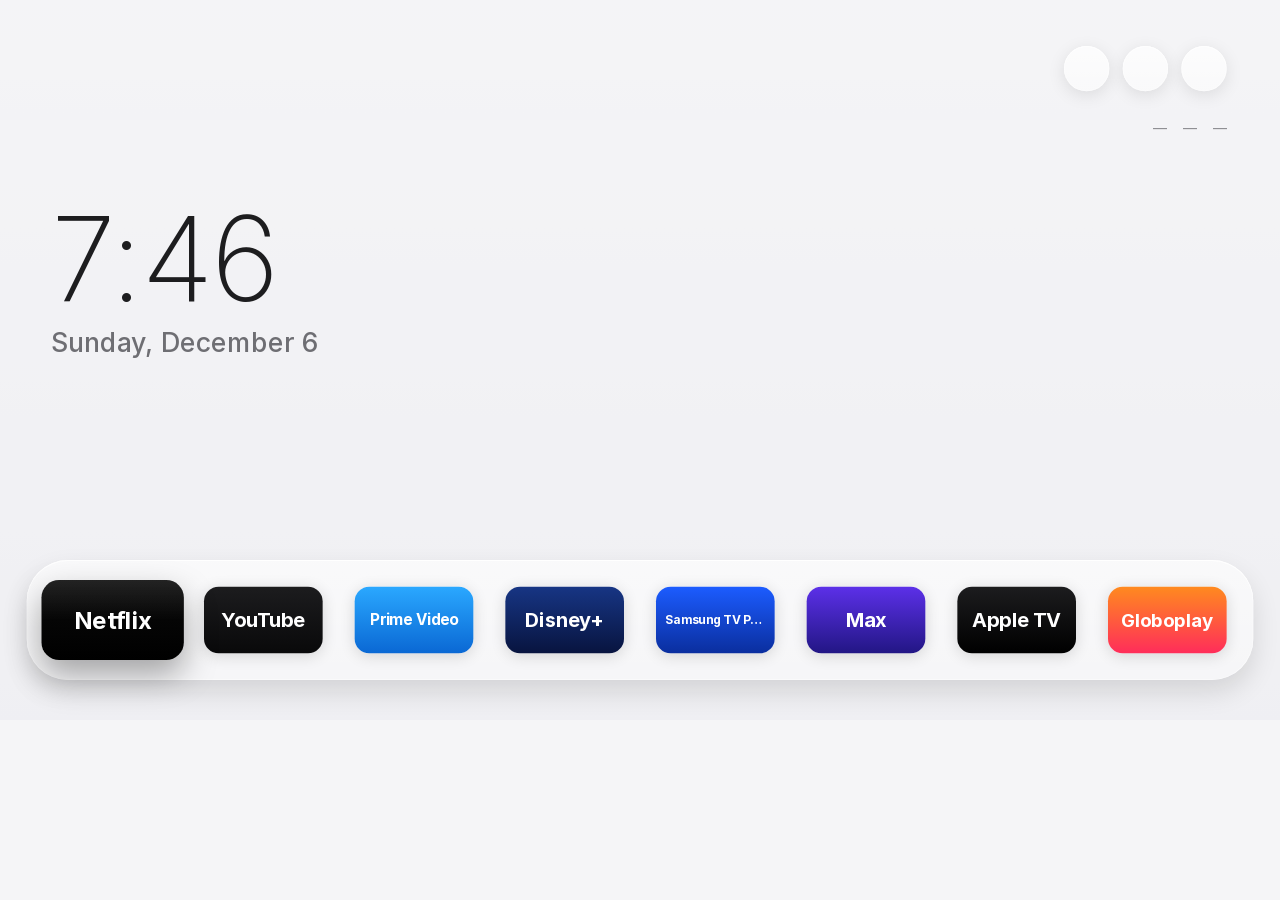
==== web/index.html @ 000b7143 "look=wall for LG and Samsung: always dark, a still wallpaper, and a slider of large app icons - look" ====
<!doctype html>
<html lang="en">
<head>
<meta charset="utf-8">
<meta name="viewport" content="width=1920, height=1080">
<title>Free My TV</title>
<link rel="stylesheet" href="home.css">
</head>
<body>
<script>
  // The look the home screen last had, before anything is drawn, so a night start doesn't flash the day one first.
  try {
    if (localStorage.getItem('fmtv.night') === 'true') {
      document.documentElement.style.background = '#0B0B0D';
      document.body.className = 'night';
    }
  } catch (e) {}
</script>
<div id="stage">
  <div id="sky" class="layer">
    <div class="grad day"></div>
    <div class="grad night"></div>
    <canvas id="bgA" width="48" height="27"></canvas>
    <canvas id="bgB" width="48" height="27"></canvas>
    <div class="veil"></div>
    <div id="wall"></div>
    <div class="lift"></div>
  </div>
  <div id="home" class="layer">
    <div id="top" class="layer">
      <h1 id="title"></h1>
      <div id="tabs"></div>
      <div id="quotes"></div>
      <div id="buttons"></div>
      <div id="cards"></div>
      <div id="clock"><span class="time"></span><span class="date"></span></div>
    </div>
    <div id="platter"></div>
    <div id="tiles"></div>
    <div id="appname"></div>
    <div id="slider"><div class="thumb"></div></div>
  </div>
  <div id="drawer" class="layer"></div>
  <div id="apps" class="layer sheet"><h2></h2><div class="grid"></div></div>
  <div id="settings" class="layer sheet"><div class="box"></div></div>
  <div id="shelfedit" class="layer sheet"><div class="box"></div></div>
  <div id="langpick" class="layer sheet"><div class="box"></div></div>
  <div id="citypick" class="layer sheet"><div class="box"></div></div>
  <div id="keypick" class="layer sheet"><div class="box"></div></div>
  <div id="about" class="layer sheet"><div class="box"></div></div>
  <div id="dim" class="layer"></div>
  <div id="ambient" class="layer"></div>
  <div id="saver" class="layer"></div>
  <div id="toast"></div>
</div>
<script src="config.js"></script>
<script src="coins.js"></script>
<script src="i18n.js"></script>
<script src="strings.js"></script>
<script src="tv.js"></script>
<script src="zones.js"></script>
<script src="data.js"></script>
<script src="home.js"></script>
</body>
</html>
---- web/home.css ----
/*
 * The home screen on a 1920 × 1080 stage, with the Android app's measurements (HomeView): the title and tabs at the top
 * left, icon-only glass buttons at the top right, three picks, and the glass shelf at the bottom; ↓ on the shelf opens
 * the drawer (inputs, shortcuts, weather, prices). Light by day, dark from sunset to sunrise.
 * No CSS variables, grid or backdrop-filter: older LG TVs (webOS 3 and 4) don't have them, and blur is too heavy for
 * their GPUs. Only transform and opacity animate.
 */
/* Inter in fixed weights (rsms/inter 4.1, web/fonts): Chromium before 62 (webOS 3 and 4, Tizen 3) can't use a variable
   font's weights nor a "100 900" range. Measured on a 2016 LG (webOS 3.4): with the variable font alone, text at 200, 400
   and 700 drew alike (the same width, 1102 px); with these, 700 is 1128 px. A TV loads only the weights a page shows,
   and 100 falls back to 200. Without WOFF2 (Tizen 2.4's WebKit) each face falls back to the variable font, as before. */
@font-face { font-family: 'Inter'; src: url('fonts/Inter-ExtraLight.woff2') format('woff2'), url('fonts/InterVariable.ttf') format('truetype'); font-weight: 200; }
@font-face { font-family: 'Inter'; src: url('fonts/Inter-Light.woff2') format('woff2'), url('fonts/InterVariable.ttf') format('truetype'); font-weight: 300; }
@font-face { font-family: 'Inter'; src: url('fonts/Inter-Regular.woff2') format('woff2'), url('fonts/InterVariable.ttf') format('truetype'); font-weight: 400; }
@font-face { font-family: 'Inter'; src: url('fonts/Inter-Medium.woff2') format('woff2'), url('fonts/InterVariable.ttf') format('truetype'); font-weight: 500; }
@font-face { font-family: 'Inter'; src: url('fonts/Inter-SemiBold.woff2') format('woff2'), url('fonts/InterVariable.ttf') format('truetype'); font-weight: 600; }
@font-face { font-family: 'Inter'; src: url('fonts/Inter-Bold.woff2') format('woff2'), url('fonts/InterVariable.ttf') format('truetype'); font-weight: 700; }

html, body {
  margin: 0;
  padding: 0;
  width: 100%;
  height: 100%;
  overflow: hidden;
  background: #F5F5F7;
}

body {
  font-family: 'Inter', 'LG Smart UI', 'Helvetica Neue', Arial, sans-serif;
  color: #1D1D1F;
  -webkit-font-smoothing: antialiased;
  cursor: default;
}

button { font: inherit; color: inherit; background: none; border: 0; padding: 0; margin: 0; outline: none; }

#stage {
  position: absolute;
  left: 0;
  top: 0;
  width: 1920px;
  height: 1080px;
  overflow: hidden;
  -webkit-transform-origin: 0 0;
  transform-origin: 0 0;
}

.layer { position: absolute; left: 0; top: 0; width: 1920px; height: 1080px; }

/* Symbols: Material Symbols as white PNGs, tinted by the background color. */
.sym {
  display: inline-block;
  -webkit-mask-size: contain;
  -webkit-mask-repeat: no-repeat;
  -webkit-mask-position: center;
  background-color: currentColor;
}

/* MARK: - Background: the focused pick's photo, very blurred and almost white (almost black at night). */

#sky { background: #EBEBEF; }
#sky .grad { position: absolute; left: 0; top: 0; width: 100%; height: 100%; -webkit-transition: opacity 2s; transition: opacity 2s; }
#sky .day { background: -webkit-linear-gradient(top, #F5F5F7, #E2E2E7); background: linear-gradient(#F5F5F7, #E2E2E7); }
#sky .night { background: -webkit-linear-gradient(top, #1C1C1E, #0B0B0D); background: linear-gradient(#1C1C1E, #0B0B0D); opacity: 0; }
#sky canvas { position: absolute; left: -4%; top: -4%; width: 108%; height: 108%; opacity: 0; -webkit-transition: opacity 0.8s; transition: opacity 0.8s; }
#sky canvas.on { opacity: 1; }
#sky .veil { position: absolute; left: 0; top: 0; width: 100%; height: 100%; background: rgba(245, 245, 247, 0.74); -webkit-transition: background-color 2s; transition: background-color 2s; }
#sky .lift { position: absolute; left: 0; top: 0; width: 100%; height: 100%; background: #FFF; opacity: 0; -webkit-transition: opacity 0.45s, background-color 2s; transition: opacity 0.45s, background-color 2s; }
.night #sky .day { opacity: 0; }
.night #sky .night { opacity: 1; }
.night #sky .veil { background: rgba(11, 11, 13, 0.78); }
.night #sky .lift { background: #000; }
.drawer-open #sky .lift { opacity: 0.32; }
.night.drawer-open #sky .lift { opacity: 0.42; }

/* MARK: - Moving parts: the top fades and everything rises when the drawer opens. */

/* Each part is its own stack, so a focused tile (z-index) never shows over the drawer, a sheet or the screensaver. */
#home { z-index: 1; }
#drawer { z-index: 2; }
.sheet { z-index: 3; }
#saver { z-index: 4; }

#home, #drawer {
  -webkit-transition: -webkit-transform 0.38s cubic-bezier(0.32, 0.72, 0.2, 1), opacity 0.28s;
  transition: transform 0.38s cubic-bezier(0.32, 0.72, 0.2, 1), opacity 0.28s;
}
.drawer-open #home { -webkit-transform: translateY(-560px); transform: translateY(-560px); }
#top { -webkit-transition: opacity 0.2s; transition: opacity 0.2s; }
.drawer-open #top { opacity: 0; }
#drawer { -webkit-transform: translateY(560px); transform: translateY(560px); opacity: 0; }
.drawer-open #drawer { -webkit-transform: none; transform: none; opacity: 1; }
/* Closed, it still spans the screen below the shelf: only its keys take the pointer, and only when it's open. */
#drawer { pointer-events: none; }
.drawer-open #drawer .key { pointer-events: auto; }

/* MARK: - Title and tabs */

#title {
  position: absolute;
  left: 76px;
  top: 52px;
  margin: 0;
  font-size: 76px;
  font-weight: 600;
  letter-spacing: 0.004em;
  line-height: 1;
  white-space: nowrap;
  color: #1D1D1F;
  -webkit-transition: color 2s;
  transition: color 2s;
}

#tabs { position: absolute; left: 54px; top: 158px; height: 68px; white-space: nowrap; }
.tab {
  position: relative;
  display: inline-block;
  height: 68px;
  padding: 0 26px;
  margin-right: 4px;
  border-radius: 34px;
  font-size: 30px;
  font-weight: 500;
  line-height: 68px;
  color: #6E6E73;
  -webkit-transition: -webkit-transform 0.2s cubic-bezier(0.2, 0.9, 0.3, 1.2), background-color 0.17s, box-shadow 0.2s, color 0.17s;
  transition: transform 0.2s cubic-bezier(0.2, 0.9, 0.3, 1.2), background-color 0.17s, box-shadow 0.2s, color 0.17s;
}
.tab.on { font-weight: 600; color: #1D1D1F; }
.tab.focus {
  background: #FFF;
  color: #1D1D1F;
  -webkit-transform: scale(1.05);
  transform: scale(1.05);
  box-shadow: 0 8px 26px rgba(0, 0, 0, 0.22);
}
.night #title, .night .tab.on { color: #F5F5F7; }
.night .tab { color: rgba(245, 245, 247, 0.62); }
.night .tab.focus { color: #1D1D1F; box-shadow: 0 8px 26px rgba(0, 0, 0, 0.4); }

/* Crypto quotes at the right end of the tab row: a quiet detail. */
#quotes {
  position: absolute;
  right: 80px;
  top: 178px;
  height: 28px;
  font-size: 21px;
  line-height: 28px;
  color: #8E8E93;
  white-space: nowrap;
  -webkit-transition: opacity 0.17s;
  transition: opacity 0.17s;
  -webkit-font-feature-settings: 'tnum';
  font-feature-settings: 'tnum';
}
#quotes .q { display: inline-block; margin-left: 24px; }
#quotes svg { width: 15px; height: 15px; vertical-align: -1px; margin-right: 6px; fill: rgba(142, 142, 147, 0.7); }
#quotes.hide { opacity: 0; }
.night #quotes { color: rgba(245, 245, 247, 0.62); }
.night #quotes svg { fill: rgba(245, 245, 247, 0.55); }

/* Live TV, HDMI Inputs and Settings: glass circles; the focused one turns white, with its name below. */
.round {
  position: absolute;
  top: 69px;
  width: 68px;
  height: 68px;
  border-radius: 34px;
  background: -webkit-linear-gradient(top, rgba(255, 255, 255, 0.78), rgba(255, 255, 255, 0.5));
  background: linear-gradient(rgba(255, 255, 255, 0.78), rgba(255, 255, 255, 0.5));
  box-shadow: 0 6px 26px rgba(0, 0, 0, 0.1), inset 0 1px 0 rgba(255, 255, 255, 0.9), inset 0 0 0 1px rgba(255, 255, 255, 0.5);
  color: #1D1D1F;
  -webkit-transition: -webkit-transform 0.2s cubic-bezier(0.2, 0.9, 0.3, 1.2), box-shadow 0.2s, background-color 0.17s;
  transition: transform 0.2s cubic-bezier(0.2, 0.9, 0.3, 1.2), box-shadow 0.2s, background-color 0.17s;
}
.round .sym { position: absolute; left: 20px; top: 20px; width: 28px; height: 28px; }
.round.focus { background: #FFF; -webkit-transform: scale(1.1); transform: scale(1.1); box-shadow: 0 14px 30px rgba(0, 0, 0, 0.24); }
.round .tip {
  position: absolute;
  top: 88px;
  left: 50%;
  width: 300px;
  margin-left: -150px;
  text-align: center;
  font-size: 23px;
  font-weight: 600;
  white-space: nowrap;
  opacity: 0;
  -webkit-transition: opacity 0.14s;
  transition: opacity 0.14s;
}
.round.last .tip { left: auto; right: -10px; margin-left: 0; text-align: right; }
.round.focus .tip { opacity: 1; }
.night .round {
  background: -webkit-linear-gradient(top, rgba(40, 40, 44, 0.8), rgba(17, 17, 19, 0.62));
  background: linear-gradient(rgba(40, 40, 44, 0.8), rgba(17, 17, 19, 0.62));
  box-shadow: 0 6px 26px rgba(0, 0, 0, 0.3), inset 0 1px 0 rgba(255, 255, 255, 0.14), inset 0 0 0 1px rgba(255, 255, 255, 0.08);
  color: rgba(255, 255, 255, 0.92);
}
.night .round.focus { background: #FFF; color: #1D1D1F; }
.night .round.focus .tip { color: #F5F5F7; }

/* MARK: - Picks: the card with focus is wide, the others narrow (posters); it grows 5%, rises and its edge lights up. */

#cards {
  position: absolute;
  left: 0;
  top: 0;
  -webkit-transition: -webkit-transform 0.32s cubic-bezier(0.2, 0.9, 0.3, 1);
  transition: transform 0.32s cubic-bezier(0.2, 0.9, 0.3, 1);
}

.card {
  position: absolute;
  top: 262px;
  height: 442px;
  -webkit-transition: -webkit-transform 0.22s cubic-bezier(0.2, 0.9, 0.3, 1.15);
  transition: transform 0.22s cubic-bezier(0.2, 0.9, 0.3, 1.15);
}
.card .img {
  position: absolute;
  left: 0;
  top: 0;
  width: 100%;
  height: 100%;
  border-radius: 18px;
  overflow: hidden;
  background-color: #DADADF;
  background-size: cover;
  background-position: center;
  box-shadow: 0 10px 30px rgba(0, 0, 0, 0.14);
  -webkit-transition: box-shadow 0.22s;
  transition: box-shadow 0.22s;
}
/* As Backdrop.card(…, 0): taller than the card, a poster keeps its title and the wide card its photo's top. */
.card .layer {
  position: absolute;
  left: 0;
  top: 0;
  width: 100%;
  height: 100%;
  background-size: cover;
  background-position: center top;
}
.card .back {
  opacity: 0;
  -webkit-transition: opacity 0.3s;
  transition: opacity 0.3s;
}
.card.wide .back { opacity: 1; }
.card .img::after {
  content: '';
  position: absolute;
  left: 0;
  top: 0;
  right: 0;
  bottom: 0;
  border-radius: 18px;
  box-shadow: inset 0 0 0 2.5px rgba(255, 255, 255, 0.85);
  background: -webkit-linear-gradient(-60deg, rgba(255, 255, 255, 0.22), rgba(255, 255, 255, 0) 55%);
  background: linear-gradient(150deg, rgba(255, 255, 255, 0.22), rgba(255, 255, 255, 0) 55%);
  opacity: 0;
  -webkit-transition: opacity 0.17s;
  transition: opacity 0.17s;
}
.card.focus { -webkit-transform: translateY(-6px) scale(1.05); transform: translateY(-6px) scale(1.05); z-index: 2; }
.card.focus .img { box-shadow: 0 24px 46px rgba(0, 0, 0, 0.34); }
.card.focus .img::after { opacity: 1; }
.card .name {
  position: absolute;
  left: 0;
  top: 464px;
  max-width: 100%;
  overflow: hidden;
  text-overflow: ellipsis;
  white-space: nowrap;
  font-size: 31px;
  font-weight: 600;
  letter-spacing: 0.012em;
  color: #1D1D1F;
  -webkit-transition: color 2s;
  transition: color 2s;
}
.card .meta {
  position: absolute;
  left: 0;
  top: 506px;
  max-width: 100%;
  overflow: hidden;
  text-overflow: ellipsis;
  white-space: nowrap;
  font-size: 25px;
  font-weight: 500;
  color: #6E6E73;
  opacity: 0;
  -webkit-transition: opacity 0.3s;
  transition: opacity 0.3s;
}
.card.wide .meta { opacity: 1; }
.card.edge .name, .card.edge .meta { visibility: hidden; }
.night .card .img { background-color: #2C2C2E; box-shadow: 0 10px 30px rgba(0, 0, 0, 0.32); }
.night .card .name { color: #F5F5F7; }
.night .card .meta { color: rgba(245, 245, 247, 0.62); }

/* Without a TMDB key (or picks yet): the date and the time instead of the cards. */
#clock {
  position: absolute;
  left: 76px;
  top: 300px;
  font-size: 176px;
  font-weight: 200;
  letter-spacing: -0.01em;
  line-height: 1;
  color: #1D1D1F;
  display: none;
}
#clock .date { display: block; font-size: 40px; font-weight: 500; letter-spacing: 0; margin-top: 18px; color: #6E6E73; }
.no-picks #clock { display: block; }
.no-key #title, .no-key #tabs { visibility: hidden; }
.night #clock { color: #F5F5F7; }
.night #clock .date { color: rgba(245, 245, 247, 0.62); }

/* MARK: - Shelf: the glass bar with the apps, each in its brand color; focused, a tile grows 20% and rises. */

#platter {
  position: absolute;
  top: 814px;
  height: 206px;
  border-radius: 62px;
  background: -webkit-linear-gradient(top, rgba(255, 255, 255, 0.62), rgba(255, 255, 255, 0.4));
  background: linear-gradient(rgba(255, 255, 255, 0.62), rgba(255, 255, 255, 0.4));
  box-shadow: 0 18px 40px rgba(0, 0, 0, 0.12), inset 0 1.5px 0 rgba(255, 255, 255, 0.95), inset 0 0 0 1px rgba(255, 255, 255, 0.55);
}
.night #platter {
  background: -webkit-linear-gradient(top, rgba(34, 34, 38, 0.72), rgba(17, 17, 19, 0.6));
  background: linear-gradient(rgba(34, 34, 38, 0.72), rgba(17, 17, 19, 0.6));
  box-shadow: 0 18px 40px rgba(0, 0, 0, 0.32), inset 0 1.5px 0 rgba(255, 255, 255, 0.14), inset 0 0 0 1px rgba(255, 255, 255, 0.08);
}

#tiles {
  position: absolute;
  left: 0;
  top: 0;
  -webkit-transition: -webkit-transform 0.3s cubic-bezier(0.2, 0.9, 0.3, 1);
  transition: transform 0.3s cubic-bezier(0.2, 0.9, 0.3, 1);
}

.tile {
  position: absolute;
  top: 854px;
  height: 126px;
  border-radius: 22px;
  overflow: hidden;
  color: #FFF;
  box-shadow: 0 4px 22px rgba(0, 0, 0, 0.14);
  -webkit-transition: -webkit-transform 0.2s cubic-bezier(0.2, 0.9, 0.3, 1.2), box-shadow 0.2s, opacity 0.3s;
  transition: transform 0.2s cubic-bezier(0.2, 0.9, 0.3, 1.2), box-shadow 0.2s, opacity 0.3s;
}
.tile img { position: absolute; left: 50%; top: 50%; max-width: 76%; max-height: 62%; -webkit-transform: translate(-50%, -50%); transform: translate(-50%, -50%); }
/* a logo lifted off the TV's icon (home.js): as large as the tile allows */
.tile img.logo { width: 70%; height: 50%; max-width: none; max-height: none; object-fit: contain; }
.tile .word {
  position: absolute;
  left: 8%;
  right: 8%;
  top: 50%;
  margin-top: -20px;
  height: 40px;
  line-height: 40px;
  text-align: center;
  font-size: 30px;
  font-weight: 700;
  letter-spacing: -0.01em;
  white-space: nowrap;
  overflow: hidden;
  text-overflow: ellipsis;
}
.tile::after {
  content: '';
  position: absolute;
  left: 0;
  top: 0;
  right: 0;
  height: 50%;
  background: -webkit-linear-gradient(top, rgba(255, 255, 255, 0.1), rgba(255, 255, 255, 0));
  background: linear-gradient(rgba(255, 255, 255, 0.1), rgba(255, 255, 255, 0));
  opacity: 0;
  -webkit-transition: opacity 0.17s;
  transition: opacity 0.17s;
}
.tile.focus { -webkit-transform: scale(1.2); transform: scale(1.2); box-shadow: 0 18px 40px rgba(0, 0, 0, 0.34); z-index: 2; }
.tile.focus::after { opacity: 1; }
.night .tile { box-shadow: 0 4px 22px rgba(0, 0, 0, 0.3); }
.night .tile.focus { box-shadow: 0 18px 40px rgba(0, 0, 0, 0.6); }
.more { position: absolute; width: 17px; height: 17px; color: rgba(0, 0, 0, 0.6); }
.more.back { -webkit-transform: scaleX(-1); transform: scaleX(-1); }
.night .more { color: rgba(255, 255, 255, 0.8); }

/* MARK: - look=wall (config.properties): always dark, a still wallpaper, and large rounded app icons with no glass bar.
   Nothing here moves but the focus: no blur, no crossfading photos, so a 1.5 GB TV keeps up. */

#wall, #appname, #slider { display: none; }
.wall #wall {
  display: block;
  position: absolute;
  left: 0;
  top: 0;
  width: 100%;
  height: 100%;
  background-color: #0B0B12;
  background-image: -webkit-radial-gradient(18% 12%, circle, rgba(64, 76, 170, 0.55), rgba(64, 76, 170, 0) 46%),
    -webkit-radial-gradient(86% 92%, circle, rgba(126, 52, 132, 0.45), rgba(126, 52, 132, 0) 50%);
  background-image: radial-gradient(circle at 18% 12%, rgba(64, 76, 170, 0.55), rgba(64, 76, 170, 0) 46%),
    radial-gradient(circle at 86% 92%, rgba(126, 52, 132, 0.45), rgba(126, 52, 132, 0) 50%);
  background-size: cover;
  background-position: center;
}
/* A photo stays readable under white text: darker at the top (title, tabs) and the bottom (the apps). */
.wall #wall::after {
  content: '';
  position: absolute;
  left: 0;
  top: 0;
  width: 100%;
  height: 100%;
  background: -webkit-linear-gradient(top, rgba(0, 0, 0, 0.55), rgba(0, 0, 0, 0.12) 32%, rgba(0, 0, 0, 0.18) 60%, rgba(0, 0, 0, 0.7));
  background: linear-gradient(rgba(0, 0, 0, 0.55), rgba(0, 0, 0, 0.12) 32%, rgba(0, 0, 0, 0.18) 60%, rgba(0, 0, 0, 0.7));
}
.wall #sky .grad, .wall #sky canvas, .wall #sky .veil { display: none; }
.wall #platter { visibility: hidden; }
.wall .tile { border-radius: 30px; box-shadow: 0 8px 24px rgba(0, 0, 0, 0.4); }
.wall .tile.focus { -webkit-transform: scale(1.12); transform: scale(1.12); box-shadow: 0 22px 44px rgba(0, 0, 0, 0.6); }
/* The focus ring is a border, not a shadow: it shows on the lite TVs too, where shadows are off. */
.wall .tile::after {
  bottom: 0;
  height: auto;
  border-radius: 30px;
  border: 4px solid rgba(255, 255, 255, 0.92);
  background: -webkit-linear-gradient(top, rgba(255, 255, 255, 0.16), rgba(255, 255, 255, 0) 55%);
  background: linear-gradient(rgba(255, 255, 255, 0.16), rgba(255, 255, 255, 0) 55%);
}
.wall #appname.on {
  display: block;
  position: absolute;
  top: 976px;
  height: 40px;
  line-height: 40px;
  text-align: center;
  font-size: 28px;
  font-weight: 600;
  color: #F5F5F7;
  white-space: nowrap;
  overflow: hidden;
  text-overflow: ellipsis;
}
.wall .more { color: rgba(255, 255, 255, 0.8); }
/* The shelf's last tile: + opens the shelf editor (add, remove and order the apps) from the home screen. */
.wall .tile.add { background: rgba(255, 255, 255, 0.12); }
.wall .tile.add .plus { position: absolute; left: 50%; top: 50%; background: rgba(255, 255, 255, 0.9); border-radius: 3px; }
.wall .tile.add .plus.h { width: 56px; height: 6px; margin: -3px 0 0 -28px; }
.wall .tile.add .plus.v { width: 6px; height: 56px; margin: -28px 0 0 -3px; }
/* The slider's track under the apps, shown when there are more than fit. */
.wall #slider.on {
  display: block;
  position: absolute;
  left: 80px;
  top: 1030px;
  width: 1760px;
  height: 5px;
  border-radius: 3px;
  background: rgba(255, 255, 255, 0.18);
}
#slider .thumb { position: absolute; top: 0; height: 5px; border-radius: 3px; background: rgba(255, 255, 255, 0.85); }

/* MARK: - Drawer: inputs and shortcuts, weather, prices */

.row-title { position: absolute; top: 494px; font-size: 25px; font-weight: 600; color: #6E6E73; white-space: nowrap; }
.night .row-title { color: rgba(255, 255, 255, 0.7); }

.glass {
  background: -webkit-linear-gradient(top, rgba(255, 255, 255, 0.86), rgba(255, 255, 255, 0.66));
  background: linear-gradient(rgba(255, 255, 255, 0.86), rgba(255, 255, 255, 0.66));
  box-shadow: 0 10px 30px rgba(0, 0, 0, 0.1), inset 0 1.5px 0 rgba(255, 255, 255, 0.95), inset 0 0 0 1px rgba(255, 255, 255, 0.5);
}
.night .glass {
  background: -webkit-linear-gradient(top, rgba(38, 38, 42, 0.78), rgba(17, 17, 19, 0.64));
  background: linear-gradient(rgba(38, 38, 42, 0.78), rgba(17, 17, 19, 0.64));
  box-shadow: 0 10px 30px rgba(0, 0, 0, 0.3), inset 0 1.5px 0 rgba(255, 255, 255, 0.12), inset 0 0 0 1px rgba(255, 255, 255, 0.07);
}

.key {
  position: absolute;
  top: 540px;
  height: 126px;
  border-radius: 20px;
  text-align: center;
  color: #1D1D1F;
  -webkit-transition: -webkit-transform 0.19s cubic-bezier(0.2, 0.9, 0.3, 1.2), box-shadow 0.19s, background-color 0.14s;
  transition: transform 0.19s cubic-bezier(0.2, 0.9, 0.3, 1.2), box-shadow 0.19s, background-color 0.14s;
}
.key .sym { position: absolute; left: 50%; top: 33px; width: 34px; height: 34px; margin-left: -17px; }
.key .label { position: absolute; left: 8px; right: 8px; top: 82px; font-size: 23px; font-weight: 500; white-space: nowrap; overflow: hidden; text-overflow: ellipsis; }
.key.off { color: #8E8E93; }
.key.focus { background: #F5F5F7; color: #1C1C1E; -webkit-transform: scale(1.07); transform: scale(1.07); box-shadow: 0 16px 34px rgba(0, 0, 0, 0.42); z-index: 2; }
.night .key { color: rgba(255, 255, 255, 0.95); }
.night .key.off { color: rgba(255, 255, 255, 0.42); }
.night .key.focus { color: #1C1C1E; }

.panel { position: absolute; top: 708px; height: 300px; border-radius: 30px; overflow: hidden; color: #1D1D1F; }
.night .panel { color: #F5F5F7; }
.panel .head { position: absolute; left: 34px; top: 30px; font-size: 25px; font-weight: 600; color: #6E6E73; white-space: nowrap; }
.panel .side { position: absolute; right: 34px; top: 33px; font-size: 21px; font-weight: 500; color: #8E8E93; white-space: nowrap; }
.night .panel .head { color: rgba(255, 255, 255, 0.7); }
.night .panel .side { color: rgba(255, 255, 255, 0.6); }

#weather .now { position: absolute; left: 34px; top: 82px; height: 100px; white-space: nowrap; }
#weather .now .sym { width: 56px; height: 56px; vertical-align: 12px; margin-right: 18px; }
#weather .now .temp { font-size: 100px; font-weight: 300; line-height: 100px; -webkit-font-feature-settings: 'tnum'; font-feature-settings: 'tnum'; }
#weather .cond { position: absolute; left: 34px; top: 192px; font-size: 29px; font-weight: 500; white-space: nowrap; }
/* The line under the condition appears only when it says something; without it the card is main's, exactly. */
#weather .extra { position: absolute; left: 34px; top: 218px; font-size: 21px; font-weight: 500; color: #6E6E73; white-space: nowrap; max-width: 352px; overflow: hidden; text-overflow: ellipsis; }
#weather .range { position: absolute; left: 34px; top: 236px; font-size: 23px; font-weight: 500; color: #6E6E73; white-space: nowrap; -webkit-font-feature-settings: 'tnum'; font-feature-settings: 'tnum'; }
#weather .split { position: absolute; left: 391px; top: 34px; bottom: 34px; width: 2px; background: rgba(0, 0, 0, 0.1); }
/* With the line: both columns move down together and keep one baseline, and the divider runs to the end of the last row. */
#weather.with-extra .cond { top: 186px; font-size: 27px; }
#weather.with-extra .range { top: 248px; }
#weather.with-extra .sun { top: 248px; }
#weather.with-extra .split { bottom: 12px; }
#weather .hours { position: absolute; left: 422px; right: 30px; top: 74px; height: 140px; }
#weather .hour { position: absolute; top: 0; text-align: center; -webkit-font-feature-settings: 'tnum'; font-feature-settings: 'tnum'; }
#weather .hour .t { font-size: 22px; font-weight: 500; color: #6E6E73; }
#weather .hour .sym { display: block; width: 30px; height: 30px; margin: 22px auto 18px; }
#weather .hour .d { font-size: 26px; font-weight: 500; }
#weather .hour .low { margin-left: 6px; font-size: 22px; color: #6E6E73; }
#weather .sun { position: absolute; left: 422px; top: 236px; font-size: 23px; font-weight: 500; color: #6E6E73; white-space: nowrap; }
#weather .sun .sym { width: 22px; height: 22px; vertical-align: -3px; margin-right: 10px; }
#weather .sun span { margin-right: 36px; }
.night #weather .range, .night #weather .extra, .night #weather .hour .t, .night #weather .hour .low, .night #weather .sun { color: rgba(255, 255, 255, 0.68); }
.night #weather .split { background: rgba(255, 255, 255, 0.14); }

#prices .coin { position: absolute; left: 34px; right: 34px; height: 40px; font-size: 29px; font-weight: 500; white-space: nowrap; }
#prices .coin svg { position: absolute; left: 2px; top: 6px; width: 26px; height: 26px; fill: #6E6E73; }
#prices .coin .n { position: absolute; left: 50px; top: 0; }
#prices .coin .p { position: absolute; right: 128px; top: 1px; font-size: 26px; -webkit-font-feature-settings: 'tnum'; font-feature-settings: 'tnum'; }
#prices .coin .c { position: absolute; right: 0; top: 2px; width: 108px; height: 34px; line-height: 34px; border-radius: 17px; text-align: center; font-size: 21px; font-weight: 600; -webkit-font-feature-settings: 'tnum'; font-feature-settings: 'tnum'; }
#prices .up { color: #248A3D; background: rgba(36, 138, 61, 0.2); }
#prices .down { color: #D70015; background: rgba(215, 0, 21, 0.2); }
.night #prices .coin svg { fill: rgba(255, 255, 255, 0.8); }
.night #prices .up { color: #30D158; background: rgba(48, 209, 88, 0.2); }
.night #prices .down { color: #FF453A; background: rgba(255, 69, 58, 0.2); }

/* MARK: - Sheets over the home screen: All Apps, Settings, Shelf, Language, About */

.sheet {
  background: rgba(0, 0, 0, 0.66);
  color: #FFF;
  opacity: 0;
  visibility: hidden;
  pointer-events: none; /* while it fades out, the pointer goes to what's under it, not to its rows */
  -webkit-transform: scale(1.04);
  transform: scale(1.04);
  -webkit-transition: opacity 0.24s, -webkit-transform 0.3s cubic-bezier(0.2, 0.9, 0.3, 1), visibility 0s 0.3s;
  transition: opacity 0.24s, transform 0.3s cubic-bezier(0.2, 0.9, 0.3, 1), visibility 0s 0.3s;
}
.sheet.open { opacity: 1; visibility: visible; pointer-events: auto; -webkit-transform: none; transform: none; -webkit-transition-delay: 0s; transition-delay: 0s; }
.sheet h2 { position: absolute; left: 0; right: 0; top: 84px; margin: 0; text-align: center; font-size: 40px; font-weight: 600; }

#apps .grid { position: absolute; left: 0; top: 0; width: 1920px; -webkit-transition: -webkit-transform 0.28s cubic-bezier(0.2, 0.9, 0.3, 1); transition: transform 0.28s cubic-bezier(0.2, 0.9, 0.3, 1); }
.cell { position: absolute; width: 300px; height: 169px; }
.cell .face {
  position: absolute;
  left: 0;
  top: 0;
  width: 300px;
  height: 169px;
  border-radius: 22px;
  overflow: hidden;
  box-shadow: inset 0 0 0 2px rgba(255, 255, 255, 0.08);
  -webkit-transition: -webkit-transform 0.19s cubic-bezier(0.2, 0.9, 0.3, 1.2), box-shadow 0.19s;
  transition: transform 0.19s cubic-bezier(0.2, 0.9, 0.3, 1.2), box-shadow 0.19s;
}
.cell .face img { position: absolute; left: 50%; top: 50%; max-width: 70%; max-height: 60%; -webkit-transform: translate(-50%, -50%); transform: translate(-50%, -50%); }
.cell .face img.logo { width: 64%; height: 46%; max-width: none; max-height: none; object-fit: contain; }
.cell .face .word { position: absolute; left: 6%; right: 6%; top: 50%; margin-top: -22px; height: 44px; line-height: 44px; text-align: center; font-size: 32px; font-weight: 700; white-space: nowrap; overflow: hidden; text-overflow: ellipsis; color: #FFF; }
.cell .label { position: absolute; left: 0; right: 0; top: 186px; text-align: center; font-size: 24px; font-weight: 500; color: rgba(255, 255, 255, 0.6); white-space: nowrap; overflow: hidden; text-overflow: ellipsis; }
.cell.focus .face { -webkit-transform: scale(1.08); transform: scale(1.08); box-shadow: 0 16px 34px rgba(0, 0, 0, 0.55), inset 0 0 0 2px rgba(255, 255, 255, 0.4); }
.cell.focus .label { color: #FFF; }

#settings .box, #shelfedit .box, #langpick .box, #citypick .box, #keypick .box, #about .box {
  position: absolute;
  left: 560px;
  top: 150px;
  width: 800px;
  border-radius: 40px;
  padding: 30px 30px 26px;
  box-sizing: border-box;
  background: -webkit-linear-gradient(top, rgba(34, 36, 44, 0.96), rgba(18, 20, 26, 0.97));
  background: linear-gradient(rgba(34, 36, 44, 0.96), rgba(18, 20, 26, 0.97));
  box-shadow: 0 40px 90px rgba(0, 0, 0, 0.6), inset 0 1px 0 rgba(255, 255, 255, 0.14), inset 0 0 0 1px rgba(255, 255, 255, 0.08);
}
.box .title { font-size: 38px; font-weight: 700; padding: 6px 18px 18px; letter-spacing: -0.01em; }
.box .title .sym { width: 36px; height: 36px; vertical-align: -5px; margin-right: 14px; color: rgba(255, 255, 255, 0.85); }
.box .list { position: relative; overflow: hidden; }
.box .rows { -webkit-transition: -webkit-transform 0.2s cubic-bezier(0.2, 0.9, 0.3, 1); transition: transform 0.2s cubic-bezier(0.2, 0.9, 0.3, 1); }
.box .row { position: relative; height: 70px; margin-bottom: 8px; border-radius: 20px; font-size: 30px; font-weight: 600; line-height: 70px; padding: 0 24px; white-space: nowrap; -webkit-transition: background-color 0.13s; transition: background-color 0.13s; }
.box .row.focus { background: rgba(255, 255, 255, 0.13); box-shadow: inset 0 1px 0 rgba(255, 255, 255, 0.14); }
.box .row .value { position: absolute; right: 24px; top: 0; color: rgba(255, 255, 255, 0.92); font-weight: 500; }
.box .row .value .chev { color: rgba(255, 255, 255, 0.35); margin: 0 10px; }
.box .row .value .sym { width: 26px; height: 26px; vertical-align: -3px; }
.box .row.dim { color: rgba(255, 255, 255, 0.4); }
#about .row .value { font-feature-settings: 'tnum'; }
#citypick .row.field input, #keypick .row.field input {
  width: 100%;
  height: 70px;
  margin: 0;
  padding: 0;
  border: 0;
  outline: none;
  background: transparent;
  color: #FFF;
  font: inherit;
  line-height: 70px;
}
#citypick .row.field, #keypick .row.field { box-shadow: inset 0 0 0 2px rgba(255, 255, 255, 0.18); }
#citypick .row.field input::-webkit-input-placeholder, #keypick .row.field input::-webkit-input-placeholder { color: rgba(255, 255, 255, 0.4); }
#citypick .row.field input::placeholder, #keypick .row.field input::placeholder { color: rgba(255, 255, 255, 0.4); }
#citypick .row { overflow: hidden; text-overflow: ellipsis; }
#about .row .value.cut { overflow: hidden; text-overflow: ellipsis; }
.box .hint { padding: 14px 18px 0; font-size: 22px; font-weight: 500; color: rgba(255, 255, 255, 0.5); }
.box .hint.warn { color: #FFC266; }
.box .hint.steps { white-space: pre-line; line-height: 1.4; }
.toggle { position: absolute; right: 24px; top: 13px; width: 78px; height: 44px; border-radius: 22px; background: #3A3D45; -webkit-transition: background-color 0.14s; transition: background-color 0.14s; }
.toggle::after { content: ''; position: absolute; left: 4px; top: 4px; width: 36px; height: 36px; border-radius: 18px; background: #FFF; box-shadow: 0 2px 6px rgba(0, 0, 0, 0.35); -webkit-transition: -webkit-transform 0.14s; transition: transform 0.14s; }
.toggle.on { background: #3FD69B; }
.toggle.on::after { -webkit-transform: translateX(34px); transform: translateX(34px); }

/* MARK: - Dim: a black layer over the picture, for a dark room (panel brightness needs private APIs) */

#dim { z-index: 6; background: #000; opacity: 0; pointer-events: none; -webkit-transition: opacity 0.5s; transition: opacity 0.5s; }
#dim.d1 { opacity: 0.28; }
#dim.d2 { opacity: 0.42; }
#dim.d3 { opacity: 0.55; }

/* MARK: - The clock screensaver: a large clock and the weather, drifting slowly for OLED panels */

#ambient { z-index: 4; background: #050506; opacity: 0; visibility: hidden; -webkit-transition: opacity 1.1s, visibility 0s 1.1s; transition: opacity 1.1s, visibility 0s 1.1s; }
#ambient.on { opacity: 1; visibility: visible; -webkit-transition-delay: 0s; transition-delay: 0s; }
#ambient .shift { position: absolute; left: 0; top: 0; width: 1920px; height: 1080px; -webkit-transition: -webkit-transform 9s linear; transition: transform 9s linear; }
#ambient .clock { position: absolute; left: 96px; top: 238px; font-size: 232px; font-weight: 200; line-height: 0.96; letter-spacing: -0.025em; color: #F5F5F7; -webkit-font-feature-settings: 'tnum'; font-feature-settings: 'tnum'; }
#ambient .date { position: absolute; left: 108px; top: 512px; font-size: 40px; font-weight: 500; color: rgba(245, 245, 247, 0.55); }
#ambient .side { position: absolute; right: 108px; top: 250px; width: 660px; text-align: right; color: #F5F5F7; }
#ambient .temp { font-size: 118px; font-weight: 200; line-height: 1; -webkit-font-feature-settings: 'tnum'; font-feature-settings: 'tnum'; }
#ambient .cond { margin-top: 8px; font-size: 30px; font-weight: 500; color: rgba(245, 245, 247, 0.6); }

/* MARK: - Screensaver: the picks' photos, slowly moving, and a clock */

#saver { background: #000; opacity: 0; visibility: hidden; -webkit-transition: opacity 1.2s, visibility 0s 1.2s; transition: opacity 1.2s, visibility 0s 1.2s; }
#saver.on { opacity: 1; visibility: visible; -webkit-transition-delay: 0s; transition-delay: 0s; }
#saver .photo { position: absolute; left: 0; top: 0; width: 1920px; height: 1080px; background-size: cover; background-position: center; opacity: 0; -webkit-transition: opacity 2.4s, -webkit-transform 24s linear; transition: opacity 2.4s, transform 24s linear; }
#saver .photo.on { opacity: 1; }
#saver .shade { position: absolute; left: 0; right: 0; bottom: 0; height: 520px; background: -webkit-linear-gradient(top, rgba(0, 0, 0, 0), rgba(0, 0, 0, 0.55)); background: linear-gradient(rgba(0, 0, 0, 0), rgba(0, 0, 0, 0.55)); }
#saver .clock {
  position: absolute;
  left: 80px;
  bottom: 90px;
  padding: 26px 46px 30px;
  border-radius: 46px;
  color: #FFF;
  background: -webkit-linear-gradient(top, rgba(255, 255, 255, 0.22), rgba(255, 255, 255, 0.1));
  background: linear-gradient(rgba(255, 255, 255, 0.22), rgba(255, 255, 255, 0.1));
  box-shadow: 0 30px 70px rgba(0, 0, 0, 0.35), inset 0 1.5px 0 rgba(255, 255, 255, 0.4), inset 0 0 0 1px rgba(255, 255, 255, 0.18);
  white-space: nowrap;
}
#saver .clock .time { font-size: 150px; font-weight: 300; line-height: 1; letter-spacing: -0.02em; -webkit-font-feature-settings: 'tnum'; font-feature-settings: 'tnum'; }
#saver .clock .date { margin-top: 10px; font-size: 34px; font-weight: 500; color: rgba(255, 255, 255, 0.82); }
#saver .clock .title { margin-top: 18px; font-size: 26px; font-weight: 500; color: rgba(255, 255, 255, 0.65); }
#saver .clock .hint { margin-top: 8px; font-size: 22px; color: rgba(255, 255, 255, 0.55); }

/* MARK: - Toast */

#toast {
  position: absolute;
  left: 50%;
  top: 64px;
  max-width: 820px;
  -webkit-transform: translate(-50%, -16px);
  transform: translate(-50%, -16px);
  padding: 18px 30px;
  border-radius: 32px;
  font-size: 26px;
  font-weight: 500;
  line-height: 1.3;
  color: rgba(255, 255, 255, 0.95);
  background: rgba(17, 17, 19, 0.86);
  box-shadow: 0 16px 40px rgba(0, 0, 0, 0.35), inset 0 1px 0 rgba(255, 255, 255, 0.14);
  opacity: 0;
  -webkit-transition: opacity 0.2s, -webkit-transform 0.2s;
  transition: opacity 0.2s, transform 0.2s;
  z-index: 50;
}
#toast.on { opacity: 1; -webkit-transform: translate(-50%, 0); transform: translate(-50%, 0); }

/* The Magic Remote's pointer: no text selection, no outlines. */
* { -webkit-user-select: none; user-select: none; -webkit-tap-highlight-color: transparent; }

/* Tizen 2 and 1 GB TVs (see tv.js): no shadows or animations; their GPUs can't keep up while the focus moves. */
.lite * { box-shadow: none !important; -webkit-transition: none !important; transition: none !important; }
/* webOS 3 (see tv.js): each tile and pick is its own compositor layer, so a move re-rasterizes almost nothing and what
   moves is a transform. Measured on a 4K UH6150 (installed at 1280x720, which drew the same pixels faster): 31-43 ms
   from key to screen along the apps (91 before), 67-93 ms along 10 picks, 60 fps at rest. Only the focused app keeps
   its shadow; a slow zoom on the photo was left out (30 fps even at rest). */
.layered .tile { will-change: transform; }
/* The picks' photos are layers of a fixed size (the poster's 320 px, the backdrop's 1040 px) that the card only clips:
   a card that changes width no longer re-rasterizes its photo at 4K (3.5 s of raster in 6 moves, then 1.2 s). The
   row slides as one layer; the grey behind the photos and the edge glow went, since they were repainted at each move. */
.layered #cards { will-change: transform; }
.layered .card .layer { width: 320px; will-change: transform; }
.layered .card .back { width: 1040px; }
.layered .card .img { background-color: transparent; box-shadow: none !important; }
.layered .card .img::after { display: none; }
.layered .tile { -webkit-transition: -webkit-transform 0.2s cubic-bezier(0.2, 0.9, 0.3, 1.15) !important; transition: transform 0.2s cubic-bezier(0.2, 0.9, 0.3, 1.15) !important; }
.layered .card { -webkit-transition: -webkit-transform 0.22s cubic-bezier(0.2, 0.9, 0.3, 1.15) !important; transition: transform 0.22s cubic-bezier(0.2, 0.9, 0.3, 1.15) !important; }
.layered #cards {
  -webkit-transition: -webkit-transform 0.32s cubic-bezier(0.2, 0.9, 0.3, 1) !important;
  transition: transform 0.32s cubic-bezier(0.2, 0.9, 0.3, 1) !important;
}
.layered .card .back { -webkit-transition: opacity 0.45s !important; transition: opacity 0.45s !important; }
.layered #sky canvas { -webkit-transition: opacity 0.8s !important; transition: opacity 0.8s !important; }
.layered .tile.focus { box-shadow: 0 18px 40px rgba(0, 0, 0, 0.34) !important; }
.layered .night .tile.focus { box-shadow: 0 18px 40px rgba(0, 0, 0, 0.6) !important; }

/* Samsungs up to 2 GB (see tv.js): the parts that move lose their soft shadows, which the TV repainted on every frame of
   a move, and what slides is a layer from the start, so a move starts at once. */
.flat .tab, .flat .card .img, .flat .tile, .flat .key { box-shadow: none !important; }
.flat .cell.focus .face { box-shadow: inset 0 0 0 2px rgba(255, 255, 255, 0.4) !important; }
.flat #home, .flat #drawer, .flat #cards, .flat .card, .flat #tiles, .flat .tile { will-change: transform; }
.flat #top { will-change: opacity; }
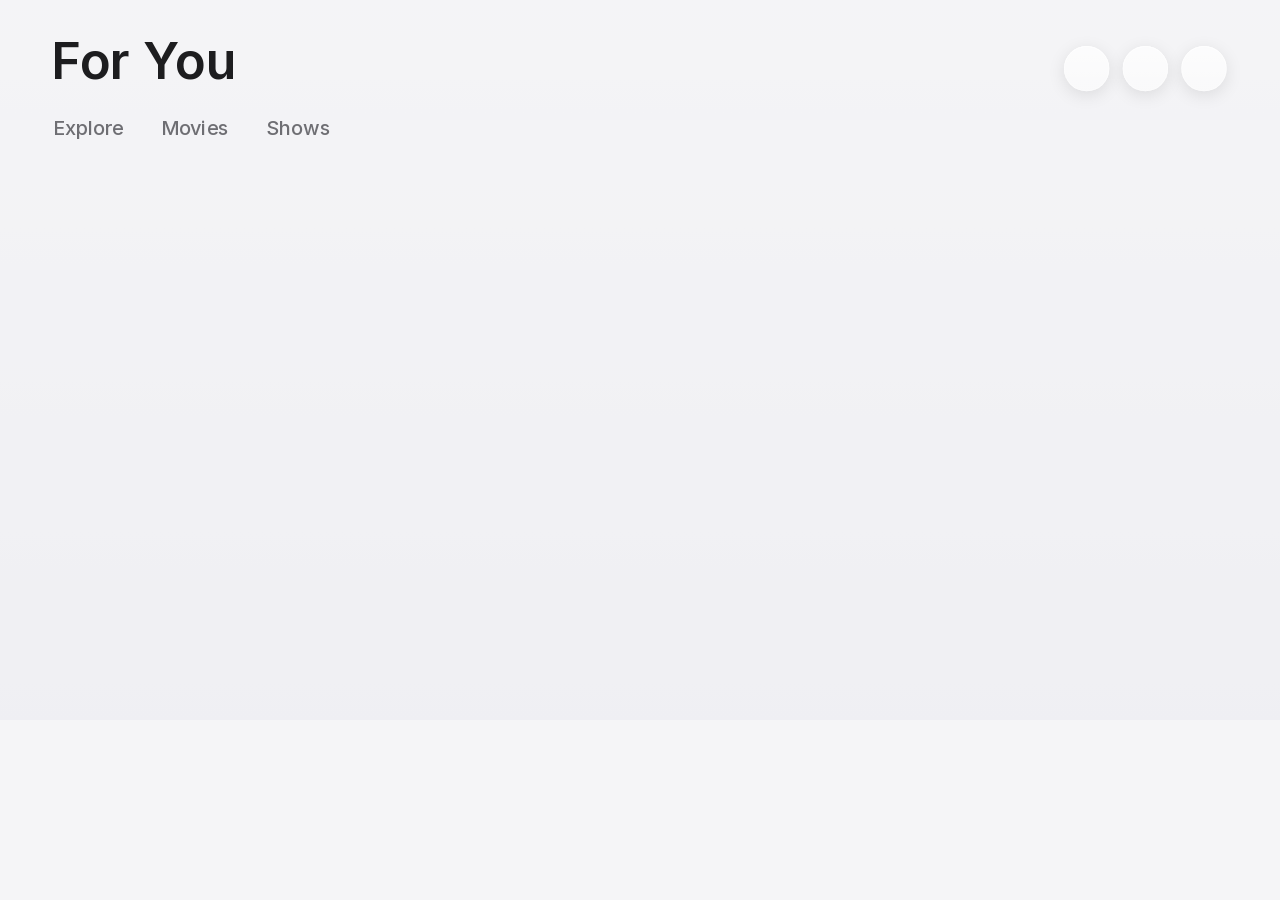
==== commit 975a20ba: "LG and Samsung: Trakt, as on Android: sign in with a code, and the picks start with what you're watc" ====
--- a/web/index.html
+++ b/web/index.html
@@ -23,7 +23,6 @@
     <canvas id="bgA" width="48" height="27"></canvas>
     <canvas id="bgB" width="48" height="27"></canvas>
     <div class="veil"></div>
-    <div id="wall"></div>
     <div class="lift"></div>
   </div>
   <div id="home" class="layer">
@@ -37,8 +36,6 @@
     </div>
     <div id="platter"></div>
     <div id="tiles"></div>
-    <div id="appname"></div>
-    <div id="slider"><div class="thumb"></div></div>
   </div>
   <div id="drawer" class="layer"></div>
   <div id="apps" class="layer sheet"><h2></h2><div class="grid"></div></div>
@@ -59,6 +56,7 @@
 <script src="strings.js"></script>
 <script src="tv.js"></script>
 <script src="zones.js"></script>
+<script src="trakt.js"></script>
 <script src="data.js"></script>
 <script src="home.js"></script>
 </body>
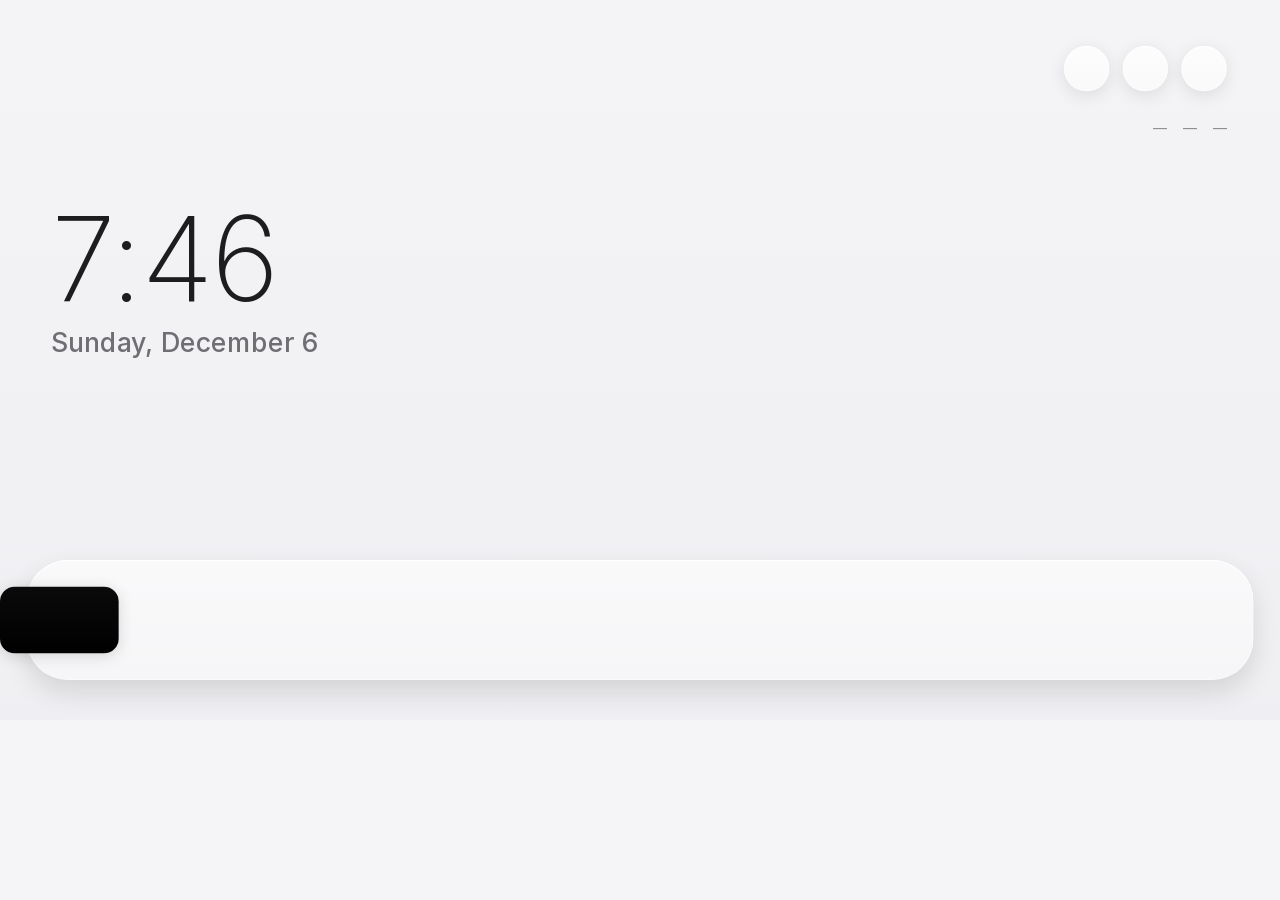
==== commit 9171a950: "Trakt on LG and Samsung: SHA-256 in its own file (web/sha256.js) It isn't Trakt's: only the PKCE cha" ====
--- a/web/index.html
+++ b/web/index.html
@@ -56,6 +56,7 @@
 <script src="strings.js"></script>
 <script src="tv.js"></script>
 <script src="zones.js"></script>
+<script src="sha256.js"></script>
 <script src="trakt.js"></script>
 <script src="data.js"></script>
 <script src="home.js"></script>
--- a/web/home.css
+++ b/web/home.css
@@ -395,82 +395,6 @@
 .more { position: absolute; width: 17px; height: 17px; color: rgba(0, 0, 0, 0.6); }
 .more.back { -webkit-transform: scaleX(-1); transform: scaleX(-1); }
 .night .more { color: rgba(255, 255, 255, 0.8); }
-
-/* MARK: - look=wall (config.properties): always dark, a still wallpaper, and large rounded app icons with no glass bar.
-   Nothing here moves but the focus: no blur, no crossfading photos, so a 1.5 GB TV keeps up. */
-
-#wall, #appname, #slider { display: none; }
-.wall #wall {
-  display: block;
-  position: absolute;
-  left: 0;
-  top: 0;
-  width: 100%;
-  height: 100%;
-  background-color: #0B0B12;
-  background-image: -webkit-radial-gradient(18% 12%, circle, rgba(64, 76, 170, 0.55), rgba(64, 76, 170, 0) 46%),
-    -webkit-radial-gradient(86% 92%, circle, rgba(126, 52, 132, 0.45), rgba(126, 52, 132, 0) 50%);
-  background-image: radial-gradient(circle at 18% 12%, rgba(64, 76, 170, 0.55), rgba(64, 76, 170, 0) 46%),
-    radial-gradient(circle at 86% 92%, rgba(126, 52, 132, 0.45), rgba(126, 52, 132, 0) 50%);
-  background-size: cover;
-  background-position: center;
-}
-/* A photo stays readable under white text: darker at the top (title, tabs) and the bottom (the apps). */
-.wall #wall::after {
-  content: '';
-  position: absolute;
-  left: 0;
-  top: 0;
-  width: 100%;
-  height: 100%;
-  background: -webkit-linear-gradient(top, rgba(0, 0, 0, 0.55), rgba(0, 0, 0, 0.12) 32%, rgba(0, 0, 0, 0.18) 60%, rgba(0, 0, 0, 0.7));
-  background: linear-gradient(rgba(0, 0, 0, 0.55), rgba(0, 0, 0, 0.12) 32%, rgba(0, 0, 0, 0.18) 60%, rgba(0, 0, 0, 0.7));
-}
-.wall #sky .grad, .wall #sky canvas, .wall #sky .veil { display: none; }
-.wall #platter { visibility: hidden; }
-.wall .tile { border-radius: 30px; box-shadow: 0 8px 24px rgba(0, 0, 0, 0.4); }
-.wall .tile.focus { -webkit-transform: scale(1.12); transform: scale(1.12); box-shadow: 0 22px 44px rgba(0, 0, 0, 0.6); }
-/* The focus ring is a border, not a shadow: it shows on the lite TVs too, where shadows are off. */
-.wall .tile::after {
-  bottom: 0;
-  height: auto;
-  border-radius: 30px;
-  border: 4px solid rgba(255, 255, 255, 0.92);
-  background: -webkit-linear-gradient(top, rgba(255, 255, 255, 0.16), rgba(255, 255, 255, 0) 55%);
-  background: linear-gradient(rgba(255, 255, 255, 0.16), rgba(255, 255, 255, 0) 55%);
-}
-.wall #appname.on {
-  display: block;
-  position: absolute;
-  top: 976px;
-  height: 40px;
-  line-height: 40px;
-  text-align: center;
-  font-size: 28px;
-  font-weight: 600;
-  color: #F5F5F7;
-  white-space: nowrap;
-  overflow: hidden;
-  text-overflow: ellipsis;
-}
-.wall .more { color: rgba(255, 255, 255, 0.8); }
-/* The shelf's last tile: + opens the shelf editor (add, remove and order the apps) from the home screen. */
-.wall .tile.add { background: rgba(255, 255, 255, 0.12); }
-.wall .tile.add .plus { position: absolute; left: 50%; top: 50%; background: rgba(255, 255, 255, 0.9); border-radius: 3px; }
-.wall .tile.add .plus.h { width: 56px; height: 6px; margin: -3px 0 0 -28px; }
-.wall .tile.add .plus.v { width: 6px; height: 56px; margin: -28px 0 0 -3px; }
-/* The slider's track under the apps, shown when there are more than fit. */
-.wall #slider.on {
-  display: block;
-  position: absolute;
-  left: 80px;
-  top: 1030px;
-  width: 1760px;
-  height: 5px;
-  border-radius: 3px;
-  background: rgba(255, 255, 255, 0.18);
-}
-#slider .thumb { position: absolute; top: 0; height: 5px; border-radius: 3px; background: rgba(255, 255, 255, 0.85); }
 
 /* MARK: - Drawer: inputs and shortcuts, weather, prices */
 
@@ -735,3 +659,44 @@
 .flat .cell.focus .face { box-shadow: inset 0 0 0 2px rgba(255, 255, 255, 0.4) !important; }
 .flat #home, .flat #drawer, .flat #cards, .flat .card, .flat #tiles, .flat .tile { will-change: transform; }
 .flat #top { will-change: opacity; }
+
+/*
+ * MARK: - Right to left (Arabic)
+ * home.js puts what it places (shelf, cards, drawer, buttons) at distances from the start edge, which is the right one
+ * here; this mirrors the rest. Arabic letters join, so no letter spacing; the font needs Arabic letters, which Inter
+ * lacks, so the TV's own Arabic font takes over for them.
+ */
+.rtl #cards, .rtl #tiles { width: 1920px; }
+.rtl * { letter-spacing: 0 !important; }
+body.rtl { font-family: 'Inter', 'Noto Sans Arabic', 'SamsungOne', 'Segoe UI', Tahoma, Arial, sans-serif; }
+
+.rtl #title { left: auto; right: 76px; }
+.rtl #tabs { left: auto; right: 54px; }
+.rtl .tab { margin-right: 0; margin-left: 4px; }
+.rtl #quotes .q { margin-left: 0; margin-right: 24px; }
+.rtl #quotes svg { margin-right: 0; margin-left: 6px; }
+.rtl .round.last .tip { left: -10px; right: auto; margin-left: 0; text-align: left; }
+.rtl .card .name, .rtl .card .meta { left: auto; right: 0; }
+.rtl #clock { left: auto; right: 76px; }
+
+.rtl .panel .head { left: auto; right: 34px; }
+.rtl .panel .side { right: auto; left: 34px; }
+.rtl #weather .now, .rtl #weather .cond, .rtl #weather .extra, .rtl #weather .range { left: auto; right: 34px; }
+.rtl #weather .now .sym { margin-right: 0; margin-left: 18px; }
+.rtl #weather .split { left: auto; right: 391px; }
+.rtl #weather .hours { left: 30px; right: 422px; }
+.rtl #weather .hour .low { margin-left: 0; margin-right: 6px; }
+.rtl #weather .sun { left: auto; right: 422px; }
+.rtl #weather .sun .sym { margin-right: 0; margin-left: 10px; }
+.rtl #weather .sun span { margin-right: 0; margin-left: 36px; }
+.rtl #prices .coin svg { left: auto; right: 2px; }
+.rtl #prices .coin .n { left: auto; right: 50px; }
+.rtl #prices .coin .p { right: auto; left: 128px; }
+.rtl #prices .coin .c { right: auto; left: 0; }
+
+.rtl .box .title .sym { margin-right: 0; margin-left: 14px; }
+.rtl .box .row .value { right: auto; left: 24px; }
+.rtl .toggle { right: auto; left: 24px; }
+.rtl .toggle::after { left: auto; right: 4px; }
+.rtl .toggle.on::after { -webkit-transform: translateX(-34px); transform: translateX(-34px); }
+.rtl #saver .clock { left: auto; right: 80px; }
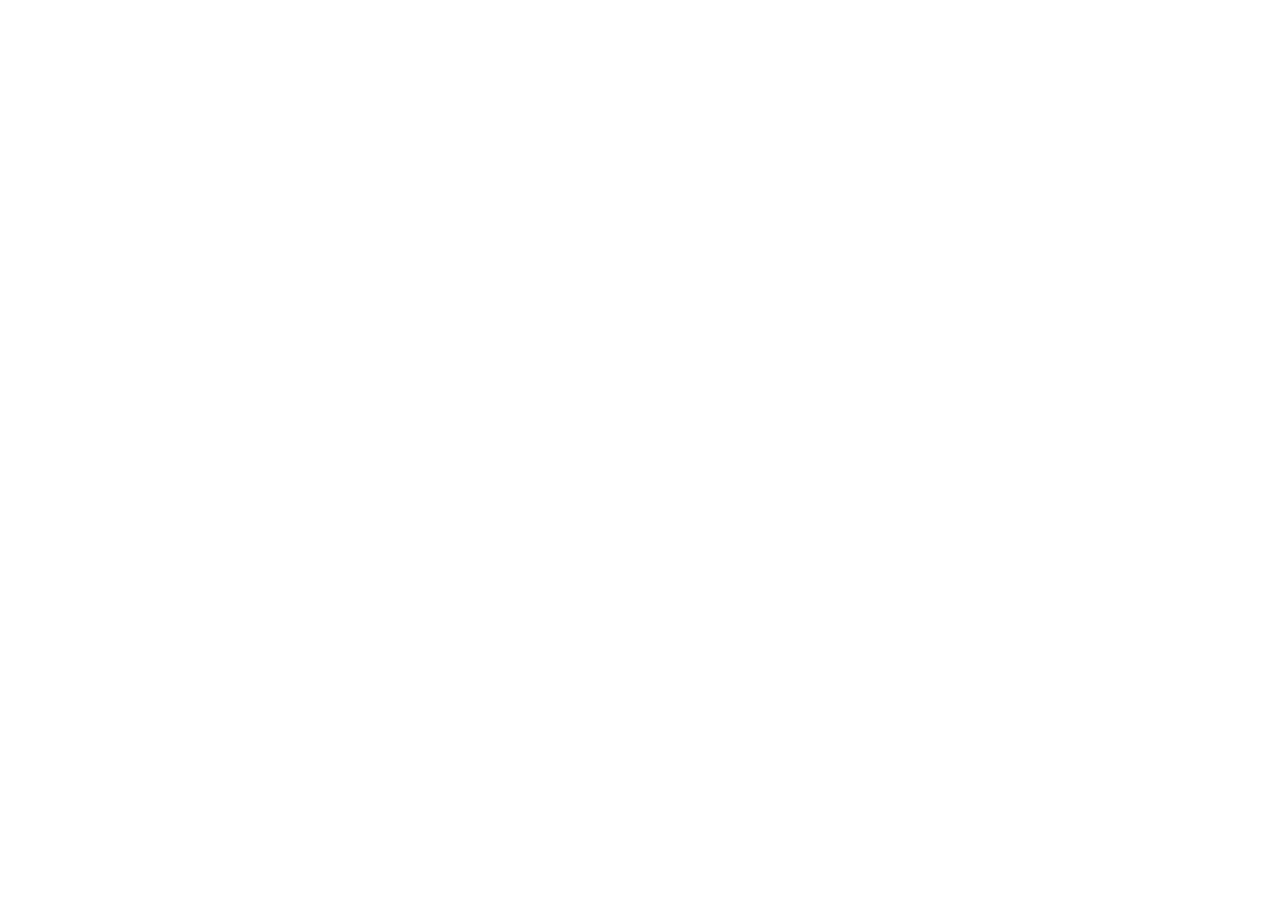
==== commit 2c6481f8: "Add ECK TV home and ambient scenes for Samsung Tizen" ====
--- a/web/index.html
+++ b/web/index.html
@@ -5,6 +5,7 @@
 <meta name="viewport" content="width=1920, height=1080">
 <title>Free My TV</title>
 <link rel="stylesheet" href="home.css">
+<link rel="stylesheet" href="eck.css">
 </head>
 <body>
 <script>
@@ -56,9 +57,9 @@
 <script src="strings.js"></script>
 <script src="tv.js"></script>
 <script src="zones.js"></script>
-<script src="sha256.js"></script>
-<script src="trakt.js"></script>
 <script src="data.js"></script>
 <script src="home.js"></script>
+<script src="eck-core.js"></script>
+<script src="eck-home.js"></script>
 </body>
 </html>
--- a/web/eck.css
+++ b/web/eck.css
@@ -0,0 +1,71 @@
+/* Tizen-compatible: fixed stage, no grid/blur, only opacity and transform animate. */
+body.eck { background: #eceef4; color: #192039; }
+.eck #stage { display: none; }
+#eck { position: absolute; left: 0; top: 0; width: 1920px; height: 1080px; overflow: hidden; -webkit-transform-origin: 0 0; transform-origin: 0 0; background: #eceef4; }
+#eck.night { background: #080c18; color: #f4f6ff; }
+.eck-wall { position: absolute; width: 100%; height: 100%; background-position: center; background-size: cover; opacity: 0.16; }
+.eck-wash { position: absolute; width: 100%; height: 100%; background: linear-gradient(180deg,rgba(236,238,244,0.85),rgba(236,238,244,0.94)); }
+.night .eck-wash { background: linear-gradient(180deg,rgba(8,12,24,0.75),rgba(8,12,24,0.94)); }
+.eck-header { position: absolute; left: 76px; right: 76px; top: 42px; height: 82px; }
+.eck-brand { position: absolute; top: 0; left: 0; font-size: 38px; font-weight: 700; letter-spacing: -1px; }
+.eck-brand b { color: #7771fa; }
+.eck-tag { position: absolute; top: 52px; left: 2px; font-size: 17px; letter-spacing: 4px; opacity: 0.55; }
+.eck-status { position: absolute; right: 322px; top: 12px; text-align: right; font-size: 24px; line-height: 1.5; }
+.eck-status small { display: block; opacity: 0.6; font-size: 17px; }
+.eck-top { position: absolute; right: 0; top: 0; white-space: nowrap; }
+.eck-top button { display: inline-block; width: 78px; height: 78px; margin-left: 16px; border-radius: 25px; background: rgba(110,120,150,0.13); font-size: 28px; text-align: center; position: relative; }
+.eck-top button span { display: block; font-size: 14px; line-height: 20px; }
+.eck-top .eck-art { background: linear-gradient(135deg,#6749e8,#d553b4 60%,#ed9b5e); color: white; }
+.eck-viewport { position: absolute; left: 76px; top: 152px; width: 1768px; height: 854px; overflow: hidden; }
+.eck-content { position: absolute; width: 1768px; height: 1110px; transition: transform 0.3s ease; -webkit-transition: -webkit-transform 0.3s ease; }
+.eck-hero { position: absolute; top: 0; left: 0; width: 1768px; height: 320px; background: #171e33; border-radius: 30px; overflow: hidden; color: #fff; }
+.eck-hero-photo { position: absolute; left: 600px; right: 0; top: 0; bottom: 0; background-size: cover; background-position: center 35%; opacity: 0; transition: opacity 0.6s; }
+.eck-hero-photo.ready { opacity: 1; }
+.eck-hero-shade { position: absolute; width: 100%; height: 100%; background: linear-gradient(90deg,#121b30 20%,rgba(18,27,48,0.86) 43%,rgba(18,27,48,0.05) 85%); }
+.eck-hero-copy { position: absolute; left: 40px; top: 26px; width: 800px; }
+.eck-eyebrow { font-size: 17px; color: #c8c1ff; letter-spacing: 3px; font-weight: 600; }
+.eck-hero h1 { margin: 15px 0 12px; font-size: 48px; line-height: 1.12; letter-spacing: -1.5px; max-height: 108px; overflow: hidden; }
+.eck-meta { font-size: 20px; color: #cbd4ed; }
+.eck-description { font-size: 21px; line-height: 1.5; color: #dde3f1; height: 64px; overflow: hidden; margin: 16px 0 0; }
+.eck-hero-note { position: absolute; right: 28px; bottom: 24px; font-size: 16px; color: #fff; background: rgba(8,12,24,0.7); padding: 10px 17px; border-radius: 12px; }
+.eck-heading { position: absolute; top: 342px; left: 0; font-size: 23px; font-weight: 600; margin: 0; }
+.eck-count { position: absolute; top: 347px; right: 0; font-size: 17px; opacity: 0.6; }
+.eck-rail { position: absolute; top: 384px; left: 0; width: 1768px; height: 125px; overflow: hidden; padding: 8px 0; }
+.eck-film { position: absolute; top: 8px; width: 276px; height: 112px; border-radius: 16px; background: #202a42; color: #fff; background-size: cover; background-position: center; overflow: hidden; transition: transform 0.2s; -webkit-transition: -webkit-transform 0.2s; text-align: left; }
+.eck-film span { position: absolute; left: 0; right: 0; bottom: 0; padding: 29px 16px 14px; font-size: 19px; white-space: nowrap; overflow: hidden; text-overflow: ellipsis; background: linear-gradient(transparent,rgba(0,0,0,0.88)); }
+.eck-actions { position: absolute; top: 526px; left: 0; }
+.eck-chip { display: inline-block; height: 49px; line-height: 49px; padding: 0 24px; margin-right: 16px; border-radius: 16px; background: rgba(116,127,160,0.16); font-size: 19px; }
+.eck-app-heading { position: absolute; left: 0; top: 612px; font-size: 23px; margin: 0; }
+.eck-apps { position: absolute; left: 0; top: 660px; width: 1768px; height: 194px; }
+.eck-app { position: absolute; width: 235px; height: 84px; border-radius: 18px; background: rgba(255,255,255,0.77); text-align: center; transition: transform 0.2s; -webkit-transition: -webkit-transform 0.2s; overflow: hidden; }
+.night .eck-app { background: #1a2236; }
+.eck-app img { position: absolute; top: 10px; left: 46px; width: 143px; height: 36px; object-fit: contain; }
+.eck-app span { display: block; position: absolute; bottom: 13px; left: 8px; right: 8px; font-size: 16px; white-space: nowrap; overflow: hidden; text-overflow: ellipsis; }
+.eck-app.no-icon span { bottom: 29px; font-size: 22px; }
+.eck-app-page { position: absolute; right: 0; bottom: -10px; font-size: 14px; opacity: 0.65; }
+#eck .focused { outline: 3px solid #a997ff; outline-offset: -3px; }
+#eck .eck-film.focused { transform: scale(1.035); -webkit-transform: scale(1.035); z-index: 2; }
+#eck .eck-app.focused { transform: scale(1.04); -webkit-transform: scale(1.04); }
+.eck-footer { position: absolute; bottom: 26px; left: 78px; font-size: 16px; opacity: 0.6; }
+.eck-footer-right { position: absolute; bottom: 26px; right: 78px; font-size: 15px; opacity: 0.5; }
+.eck-modal { position: absolute; left: 0; top: 0; width: 1920px; height: 1080px; background: rgba(5,9,20,0.94); color: #f4f6ff; z-index: 10; }
+.eck-modal-box { position: absolute; left: 410px; top: 85px; width: 1100px; height: 900px; }
+.eck-modal h2 { margin: 0 0 12px; font-size: 40px; }
+.eck-modal p { font-size: 20px; opacity: 0.7; margin: 0 0 25px; }
+.eck-menu-window { position: relative; height: 676px; overflow: hidden; }
+.eck-menu-row { display: block; height: 69px; line-height: 69px; width: 100%; text-align: left; border-radius: 15px; font-size: 23px; padding: 0 22px; box-sizing: border-box; }
+.eck-menu-row em { float: right; font-size: 20px; font-style: normal; color: #b8adff; }
+.eck-menu-row.focused { background: #232b46; }
+.eck-modal input { display: block; width: 100%; height: 72px; box-sizing: border-box; border: 2px solid #a997ff; border-radius: 12px; background: #202a42; color: #fff; padding: 16px; font-size: 26px; margin: 25px 0; }
+.eck-form-actions button { margin: 12px 15px 0 0; }
+.eck-dialog-note { position: absolute; bottom: 0; font-size: 18px; color: #aab4d0; }
+.eck-toast { position: absolute; bottom: 80px; left: 400px; width: 1120px; box-sizing: border-box; text-align: center; padding: 20px 28px; background: #292344; color: #fff; font-size: 23px; border-radius: 18px; z-index: 30; }
+.eck-saver { position: absolute; left: 0; top: 0; width: 1920px; height: 1080px; background: linear-gradient(135deg,#14243e,#251442 60%,#070d21); color: #fff; z-index: 20; }
+.eck-saver-photo { position: absolute; width: 100%; height: 100%; background-size: cover; background-position: center; opacity: 0; transition: opacity 2s ease; }
+.eck-saver-photo.on { opacity: 1; }
+.eck-saver-shade { position: absolute; width: 100%; height: 100%; background: linear-gradient(transparent 55%,rgba(0,0,0,0.66)); }
+.eck-saver-clock { position: absolute; left: 75px; bottom: 74px; font-size: 71px; font-weight: 300; letter-spacing: -2px; }
+.eck-saver-date { display: block; font-size: 23px; margin-top: 8px; letter-spacing: 0; }
+.eck-saver-weather { position: absolute; right: 75px; bottom: 86px; text-align: right; font-size: 29px; }
+.eck-saver-weather small { display: block; font-size: 20px; opacity: 0.8; margin-top: 10px; }
+.eck-saver-credit { position: absolute; top: 50px; right: 65px; max-width: 650px; text-align: right; font-size: 16px; opacity: 0.7; }
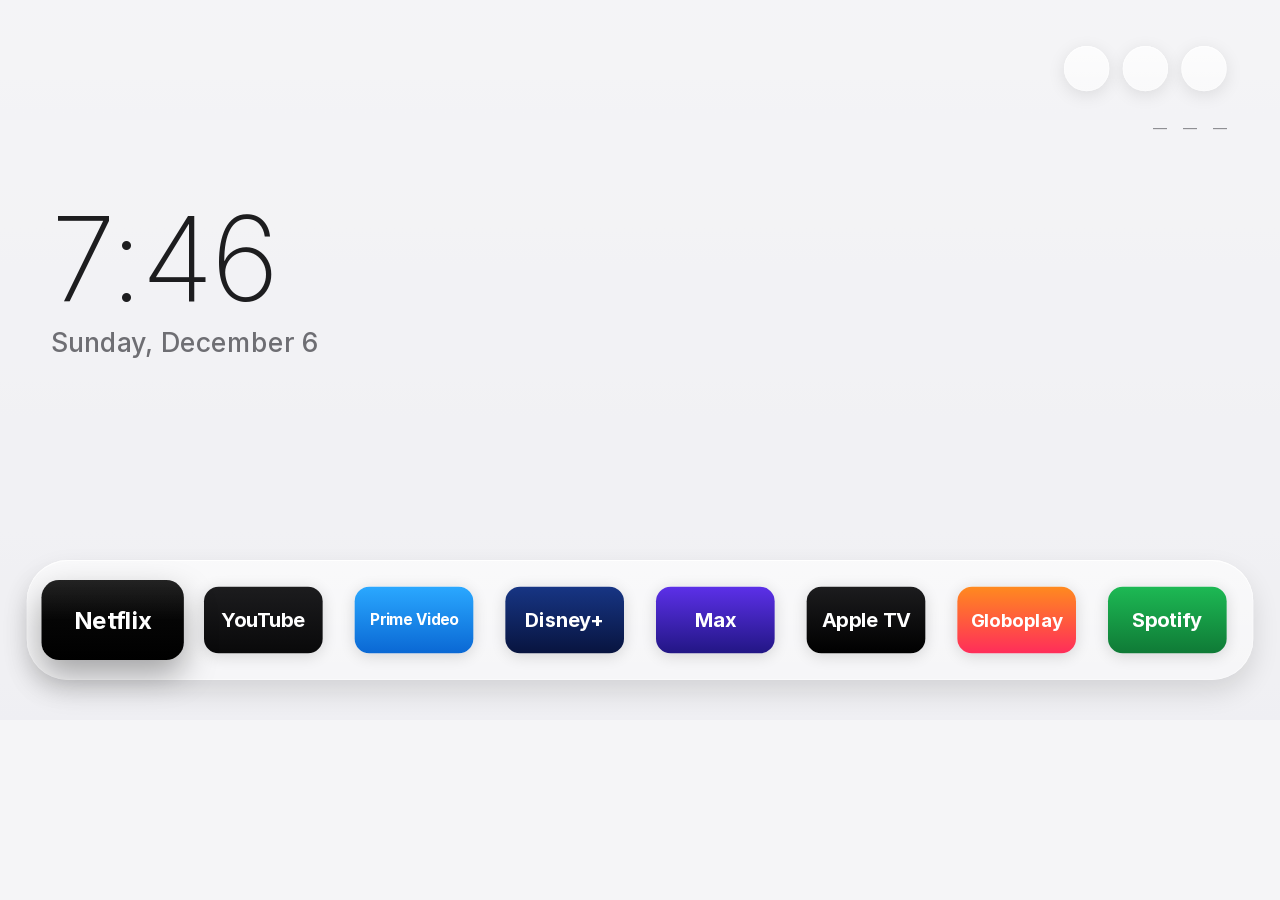
==== commit 037bc88b: "Merge simbasjungles/free-my-tv main (1.5.0) into feat/app-updates The branch started from 1.2. Upstr" ====
--- a/web/index.html
+++ b/web/index.html
@@ -5,7 +5,6 @@
 <meta name="viewport" content="width=1920, height=1080">
 <title>Free My TV</title>
 <link rel="stylesheet" href="home.css">
-<link rel="stylesheet" href="eck.css">
 </head>
 <body>
 <script>
@@ -59,7 +58,5 @@
 <script src="zones.js"></script>
 <script src="data.js"></script>
 <script src="home.js"></script>
-<script src="eck-core.js"></script>
-<script src="eck-home.js"></script>
 </body>
 </html>
--- a/web/home.css
+++ b/web/home.css
@@ -0,0 +1,705 @@
+/*
+ * The home screen on a 1920 × 1080 stage, with the Android app's measurements (HomeView): the title and tabs at the top
+ * left, icon-only glass buttons at the top right, three picks, and the glass shelf at the bottom; ↓ on the shelf opens
+ * the drawer (inputs, shortcuts, weather, prices). Light by day, dark from sunset to sunrise.
+ * No CSS variables, grid or backdrop-filter: older LG TVs (webOS 3 and 4) don't have them, and blur is too heavy for
+ * their GPUs. Only transform and opacity animate.
+ */
+/* Inter in fixed weights (rsms/inter 4.1, web/fonts): Chromium before 62 (webOS 3 and 4, Tizen 3) can't use a variable
+   font's weights nor a "100 900" range. Measured on a 2016 LG (webOS 3.4): with the variable font alone, text at 200, 400
+   and 700 drew alike (the same width, 1102 px); with these, 700 is 1128 px. A TV loads only the weights a page shows,
+   and 100 falls back to 200. Without WOFF2 (Tizen 2.4's WebKit) each face falls back to the variable font, as before. */
+@font-face { font-family: 'Inter'; src: url('fonts/Inter-ExtraLight.woff2') format('woff2'), url('fonts/InterVariable.ttf') format('truetype'); font-weight: 200; }
+@font-face { font-family: 'Inter'; src: url('fonts/Inter-Light.woff2') format('woff2'), url('fonts/InterVariable.ttf') format('truetype'); font-weight: 300; }
+@font-face { font-family: 'Inter'; src: url('fonts/Inter-Regular.woff2') format('woff2'), url('fonts/InterVariable.ttf') format('truetype'); font-weight: 400; }
+@font-face { font-family: 'Inter'; src: url('fonts/Inter-Medium.woff2') format('woff2'), url('fonts/InterVariable.ttf') format('truetype'); font-weight: 500; }
+@font-face { font-family: 'Inter'; src: url('fonts/Inter-SemiBold.woff2') format('woff2'), url('fonts/InterVariable.ttf') format('truetype'); font-weight: 600; }
+@font-face { font-family: 'Inter'; src: url('fonts/Inter-Bold.woff2') format('woff2'), url('fonts/InterVariable.ttf') format('truetype'); font-weight: 700; }
+
+html, body {
+  margin: 0;
+  padding: 0;
+  width: 100%;
+  height: 100%;
+  overflow: hidden;
+  background: #F5F5F7;
+}
+
+body {
+  font-family: 'Inter', 'LG Smart UI', 'Helvetica Neue', Arial, sans-serif;
+  color: #1D1D1F;
+  -webkit-font-smoothing: antialiased;
+  cursor: default;
+}
+
+button { font: inherit; color: inherit; background: none; border: 0; padding: 0; margin: 0; outline: none; }
+
+#stage {
+  position: absolute;
+  left: 0;
+  top: 0;
+  width: 1920px;
+  height: 1080px;
+  overflow: hidden;
+  -webkit-transform-origin: 0 0;
+  transform-origin: 0 0;
+}
+
+.layer { position: absolute; left: 0; top: 0; width: 1920px; height: 1080px; }
+
+/* Symbols: Material Symbols as white PNGs, tinted by the background color. */
+.sym {
+  display: inline-block;
+  -webkit-mask-size: contain;
+  -webkit-mask-repeat: no-repeat;
+  -webkit-mask-position: center;
+  background-color: currentColor;
+}
+
+/* MARK: - Background: the focused pick's photo, very blurred and almost white (almost black at night). */
+
+#sky { background: #EBEBEF; }
+#sky .grad { position: absolute; left: 0; top: 0; width: 100%; height: 100%; -webkit-transition: opacity 2s; transition: opacity 2s; }
+#sky .day { background: -webkit-linear-gradient(top, #F5F5F7, #E2E2E7); background: linear-gradient(#F5F5F7, #E2E2E7); }
+#sky .night { background: -webkit-linear-gradient(top, #1C1C1E, #0B0B0D); background: linear-gradient(#1C1C1E, #0B0B0D); opacity: 0; }
+#sky canvas { position: absolute; left: -4%; top: -4%; width: 108%; height: 108%; opacity: 0; -webkit-transition: opacity 0.8s; transition: opacity 0.8s; }
+#sky canvas.on { opacity: 1; }
+#sky .veil { position: absolute; left: 0; top: 0; width: 100%; height: 100%; background: rgba(245, 245, 247, 0.74); -webkit-transition: background-color 2s; transition: background-color 2s; }
+#sky .lift { position: absolute; left: 0; top: 0; width: 100%; height: 100%; background: #FFF; opacity: 0; -webkit-transition: opacity 0.45s, background-color 2s; transition: opacity 0.45s, background-color 2s; }
+.night #sky .day { opacity: 0; }
+.night #sky .night { opacity: 1; }
+.night #sky .veil { background: rgba(11, 11, 13, 0.78); }
+.night #sky .lift { background: #000; }
+.drawer-open #sky .lift { opacity: 0.32; }
+.night.drawer-open #sky .lift { opacity: 0.42; }
+
+/* MARK: - Moving parts: the top fades and everything rises when the drawer opens. */
+
+/* Each part is its own stack, so a focused tile (z-index) never shows over the drawer, a sheet or the screensaver. */
+#home { z-index: 1; }
+#drawer { z-index: 2; }
+.sheet { z-index: 3; }
+#saver { z-index: 4; }
+
+#home, #drawer {
+  -webkit-transition: -webkit-transform 0.38s cubic-bezier(0.32, 0.72, 0.2, 1), opacity 0.28s;
+  transition: transform 0.38s cubic-bezier(0.32, 0.72, 0.2, 1), opacity 0.28s;
+}
+.drawer-open #home { -webkit-transform: translateY(-560px); transform: translateY(-560px); }
+#top { -webkit-transition: opacity 0.2s; transition: opacity 0.2s; }
+.drawer-open #top { opacity: 0; }
+#drawer { -webkit-transform: translateY(560px); transform: translateY(560px); opacity: 0; }
+.drawer-open #drawer { -webkit-transform: none; transform: none; opacity: 1; }
+/* Closed, it still spans the screen below the shelf: only its keys take the pointer, and only when it's open. */
+#drawer { pointer-events: none; }
+.drawer-open #drawer .key { pointer-events: auto; }
+
+/* MARK: - Title and tabs */
+
+#title {
+  position: absolute;
+  left: 76px;
+  top: 52px;
+  margin: 0;
+  font-size: 76px;
+  font-weight: 600;
+  letter-spacing: 0.004em;
+  line-height: 1;
+  white-space: nowrap;
+  color: #1D1D1F;
+  -webkit-transition: color 2s;
+  transition: color 2s;
+}
+
+#tabs { position: absolute; left: 54px; top: 158px; height: 68px; white-space: nowrap; }
+.tab {
+  position: relative;
+  display: inline-block;
+  height: 68px;
+  padding: 0 26px;
+  margin-right: 4px;
+  border-radius: 34px;
+  font-size: 30px;
+  font-weight: 500;
+  line-height: 68px;
+  color: #6E6E73;
+  -webkit-transition: -webkit-transform 0.2s cubic-bezier(0.2, 0.9, 0.3, 1.2), background-color 0.17s, box-shadow 0.2s, color 0.17s;
+  transition: transform 0.2s cubic-bezier(0.2, 0.9, 0.3, 1.2), background-color 0.17s, box-shadow 0.2s, color 0.17s;
+}
+.tab.on { font-weight: 600; color: #1D1D1F; }
+.tab.focus {
+  background: #FFF;
+  color: #1D1D1F;
+  -webkit-transform: scale(1.05);
+  transform: scale(1.05);
+  box-shadow: 0 8px 26px rgba(0, 0, 0, 0.22);
+}
+.night #title, .night .tab.on { color: #F5F5F7; }
+.night .tab { color: rgba(245, 245, 247, 0.62); }
+.night .tab.focus { color: #1D1D1F; box-shadow: 0 8px 26px rgba(0, 0, 0, 0.4); }
+
+/* Crypto quotes at the right end of the tab row: a quiet detail. */
+#quotes {
+  position: absolute;
+  right: 80px;
+  top: 178px;
+  height: 28px;
+  font-size: 21px;
+  line-height: 28px;
+  color: #8E8E93;
+  white-space: nowrap;
+  -webkit-transition: opacity 0.17s;
+  transition: opacity 0.17s;
+  -webkit-font-feature-settings: 'tnum';
+  font-feature-settings: 'tnum';
+}
+#quotes .q { display: inline-block; margin-left: 24px; }
+#quotes svg { width: 15px; height: 15px; vertical-align: -1px; margin-right: 6px; fill: rgba(142, 142, 147, 0.7); }
+#quotes.hide { opacity: 0; }
+.night #quotes { color: rgba(245, 245, 247, 0.62); }
+.night #quotes svg { fill: rgba(245, 245, 247, 0.55); }
+
+/* Live TV, HDMI Inputs and Settings: glass circles; the focused one turns white, with its name below. */
+.round {
+  position: absolute;
+  top: 69px;
+  width: 68px;
+  height: 68px;
+  border-radius: 34px;
+  background: -webkit-linear-gradient(top, rgba(255, 255, 255, 0.78), rgba(255, 255, 255, 0.5));
+  background: linear-gradient(rgba(255, 255, 255, 0.78), rgba(255, 255, 255, 0.5));
+  box-shadow: 0 6px 26px rgba(0, 0, 0, 0.1), inset 0 1px 0 rgba(255, 255, 255, 0.9), inset 0 0 0 1px rgba(255, 255, 255, 0.5);
+  color: #1D1D1F;
+  -webkit-transition: -webkit-transform 0.2s cubic-bezier(0.2, 0.9, 0.3, 1.2), box-shadow 0.2s, background-color 0.17s;
+  transition: transform 0.2s cubic-bezier(0.2, 0.9, 0.3, 1.2), box-shadow 0.2s, background-color 0.17s;
+}
+.round .sym { position: absolute; left: 20px; top: 20px; width: 28px; height: 28px; }
+.round.focus { background: #FFF; -webkit-transform: scale(1.1); transform: scale(1.1); box-shadow: 0 14px 30px rgba(0, 0, 0, 0.24); }
+.round .tip {
+  position: absolute;
+  top: 88px;
+  left: 50%;
+  width: 300px;
+  margin-left: -150px;
+  text-align: center;
+  font-size: 23px;
+  font-weight: 600;
+  white-space: nowrap;
+  opacity: 0;
+  -webkit-transition: opacity 0.14s;
+  transition: opacity 0.14s;
+}
+.round.last .tip { left: auto; right: -10px; margin-left: 0; text-align: right; }
+.round.focus .tip { opacity: 1; }
+.night .round {
+  background: -webkit-linear-gradient(top, rgba(40, 40, 44, 0.8), rgba(17, 17, 19, 0.62));
+  background: linear-gradient(rgba(40, 40, 44, 0.8), rgba(17, 17, 19, 0.62));
+  box-shadow: 0 6px 26px rgba(0, 0, 0, 0.3), inset 0 1px 0 rgba(255, 255, 255, 0.14), inset 0 0 0 1px rgba(255, 255, 255, 0.08);
+  color: rgba(255, 255, 255, 0.92);
+}
+.night .round.focus { background: #FFF; color: #1D1D1F; }
+.night .round.focus .tip { color: #F5F5F7; }
+
+/* MARK: - Picks: the card with focus is wide, the others narrow (posters); it grows 5%, rises and its edge lights up. */
+
+#cards {
+  position: absolute;
+  left: 0;
+  top: 0;
+  -webkit-transition: -webkit-transform 0.32s cubic-bezier(0.2, 0.9, 0.3, 1);
+  transition: transform 0.32s cubic-bezier(0.2, 0.9, 0.3, 1);
+}
+
+.card {
+  position: absolute;
+  top: 262px;
+  height: 442px;
+  -webkit-transition: -webkit-transform 0.22s cubic-bezier(0.2, 0.9, 0.3, 1.15);
+  transition: transform 0.22s cubic-bezier(0.2, 0.9, 0.3, 1.15);
+}
+.card .img {
+  position: absolute;
+  left: 0;
+  top: 0;
+  width: 100%;
+  height: 100%;
+  border-radius: 18px;
+  overflow: hidden;
+  background-color: #DADADF;
+  background-size: cover;
+  background-position: center;
+  box-shadow: 0 10px 30px rgba(0, 0, 0, 0.14);
+  -webkit-transition: box-shadow 0.22s;
+  transition: box-shadow 0.22s;
+}
+/* As Backdrop.card(…, 0): taller than the card, a poster keeps its title and the wide card its photo's top. */
+.card .layer {
+  position: absolute;
+  left: 0;
+  top: 0;
+  width: 100%;
+  height: 100%;
+  background-size: cover;
+  background-position: center top;
+}
+.card .back {
+  opacity: 0;
+  -webkit-transition: opacity 0.3s;
+  transition: opacity 0.3s;
+}
+.card.wide .back { opacity: 1; }
+.card .img::after {
+  content: '';
+  position: absolute;
+  left: 0;
+  top: 0;
+  right: 0;
+  bottom: 0;
+  border-radius: 18px;
+  box-shadow: inset 0 0 0 2.5px rgba(255, 255, 255, 0.85);
+  background: -webkit-linear-gradient(-60deg, rgba(255, 255, 255, 0.22), rgba(255, 255, 255, 0) 55%);
+  background: linear-gradient(150deg, rgba(255, 255, 255, 0.22), rgba(255, 255, 255, 0) 55%);
+  opacity: 0;
+  -webkit-transition: opacity 0.17s;
+  transition: opacity 0.17s;
+}
+.card.focus { -webkit-transform: translateY(-6px) scale(1.05); transform: translateY(-6px) scale(1.05); z-index: 2; }
+.card.focus .img { box-shadow: 0 24px 46px rgba(0, 0, 0, 0.34); }
+.card.focus .img::after { opacity: 1; }
+.card .name {
+  position: absolute;
+  left: 0;
+  top: 464px;
+  max-width: 100%;
+  overflow: hidden;
+  text-overflow: ellipsis;
+  white-space: nowrap;
+  font-size: 31px;
+  font-weight: 600;
+  letter-spacing: 0.012em;
+  color: #1D1D1F;
+  -webkit-transition: color 2s;
+  transition: color 2s;
+}
+.card .meta {
+  position: absolute;
+  left: 0;
+  top: 506px;
+  max-width: 100%;
+  overflow: hidden;
+  text-overflow: ellipsis;
+  white-space: nowrap;
+  font-size: 25px;
+  font-weight: 500;
+  color: #6E6E73;
+  opacity: 0;
+  -webkit-transition: opacity 0.3s;
+  transition: opacity 0.3s;
+}
+.card.wide .meta { opacity: 1; }
+.card.edge .name, .card.edge .meta { visibility: hidden; }
+.night .card .img { background-color: #2C2C2E; box-shadow: 0 10px 30px rgba(0, 0, 0, 0.32); }
+.night .card .name { color: #F5F5F7; }
+.night .card .meta { color: rgba(245, 245, 247, 0.62); }
+
+/* Without a TMDB key (or picks yet): the date and the time instead of the cards. */
+#clock {
+  position: absolute;
+  left: 76px;
+  top: 300px;
+  font-size: 176px;
+  font-weight: 200;
+  letter-spacing: -0.01em;
+  line-height: 1;
+  color: #1D1D1F;
+  display: none;
+}
+#clock .date { display: block; font-size: 40px; font-weight: 500; letter-spacing: 0; margin-top: 18px; color: #6E6E73; }
+.no-picks #clock { display: block; }
+.no-key #title, .no-key #tabs { visibility: hidden; }
+.night #clock { color: #F5F5F7; }
+.night #clock .date { color: rgba(245, 245, 247, 0.62); }
+
+/* MARK: - Shelf: the glass bar with the apps, each in its brand color; focused, a tile grows 20% and rises. */
+
+#platter {
+  position: absolute;
+  top: 814px;
+  height: 206px;
+  border-radius: 62px;
+  background: -webkit-linear-gradient(top, rgba(255, 255, 255, 0.62), rgba(255, 255, 255, 0.4));
+  background: linear-gradient(rgba(255, 255, 255, 0.62), rgba(255, 255, 255, 0.4));
+  box-shadow: 0 18px 40px rgba(0, 0, 0, 0.12), inset 0 1.5px 0 rgba(255, 255, 255, 0.95), inset 0 0 0 1px rgba(255, 255, 255, 0.55);
+}
+.night #platter {
+  background: -webkit-linear-gradient(top, rgba(34, 34, 38, 0.72), rgba(17, 17, 19, 0.6));
+  background: linear-gradient(rgba(34, 34, 38, 0.72), rgba(17, 17, 19, 0.6));
+  box-shadow: 0 18px 40px rgba(0, 0, 0, 0.32), inset 0 1.5px 0 rgba(255, 255, 255, 0.14), inset 0 0 0 1px rgba(255, 255, 255, 0.08);
+}
+
+#tiles {
+  position: absolute;
+  left: 0;
+  top: 0;
+  -webkit-transition: -webkit-transform 0.3s cubic-bezier(0.2, 0.9, 0.3, 1);
+  transition: transform 0.3s cubic-bezier(0.2, 0.9, 0.3, 1);
+}
+
+.tile {
+  position: absolute;
+  top: 854px;
+  height: 126px;
+  border-radius: 22px;
+  overflow: hidden;
+  color: #FFF;
+  box-shadow: 0 4px 22px rgba(0, 0, 0, 0.14);
+  -webkit-transition: -webkit-transform 0.2s cubic-bezier(0.2, 0.9, 0.3, 1.2), box-shadow 0.2s, opacity 0.3s;
+  transition: transform 0.2s cubic-bezier(0.2, 0.9, 0.3, 1.2), box-shadow 0.2s, opacity 0.3s;
+}
+.tile img { position: absolute; left: 50%; top: 50%; max-width: 76%; max-height: 62%; -webkit-transform: translate(-50%, -50%); transform: translate(-50%, -50%); }
+/* a logo lifted off the TV's icon (home.js): as large as the tile allows */
+.tile img.logo { width: 70%; height: 50%; max-width: none; max-height: none; object-fit: contain; }
+.tile .word {
+  position: absolute;
+  left: 8%;
+  right: 8%;
+  top: 50%;
+  margin-top: -20px;
+  height: 40px;
+  line-height: 40px;
+  text-align: center;
+  font-size: 30px;
+  font-weight: 700;
+  letter-spacing: -0.01em;
+  white-space: nowrap;
+  overflow: hidden;
+  text-overflow: ellipsis;
+}
+.tile::after {
+  content: '';
+  position: absolute;
+  left: 0;
+  top: 0;
+  right: 0;
+  height: 50%;
+  background: -webkit-linear-gradient(top, rgba(255, 255, 255, 0.1), rgba(255, 255, 255, 0));
+  background: linear-gradient(rgba(255, 255, 255, 0.1), rgba(255, 255, 255, 0));
+  opacity: 0;
+  -webkit-transition: opacity 0.17s;
+  transition: opacity 0.17s;
+}
+.tile.focus { -webkit-transform: scale(1.2); transform: scale(1.2); box-shadow: 0 18px 40px rgba(0, 0, 0, 0.34); z-index: 2; }
+.tile.focus::after { opacity: 1; }
+.night .tile { box-shadow: 0 4px 22px rgba(0, 0, 0, 0.3); }
+.night .tile.focus { box-shadow: 0 18px 40px rgba(0, 0, 0, 0.6); }
+.more { position: absolute; width: 17px; height: 17px; color: rgba(0, 0, 0, 0.6); }
+.more.back { -webkit-transform: scaleX(-1); transform: scaleX(-1); }
+.night .more { color: rgba(255, 255, 255, 0.8); }
+
+/* MARK: - Drawer: inputs and shortcuts, weather, prices */
+
+.row-title { position: absolute; top: 494px; font-size: 25px; font-weight: 600; color: #6E6E73; white-space: nowrap; }
+.night .row-title { color: rgba(255, 255, 255, 0.7); }
+
+.glass {
+  background: -webkit-linear-gradient(top, rgba(255, 255, 255, 0.86), rgba(255, 255, 255, 0.66));
+  background: linear-gradient(rgba(255, 255, 255, 0.86), rgba(255, 255, 255, 0.66));
+  box-shadow: 0 10px 30px rgba(0, 0, 0, 0.1), inset 0 1.5px 0 rgba(255, 255, 255, 0.95), inset 0 0 0 1px rgba(255, 255, 255, 0.5);
+}
+.night .glass {
+  background: -webkit-linear-gradient(top, rgba(38, 38, 42, 0.78), rgba(17, 17, 19, 0.64));
+  background: linear-gradient(rgba(38, 38, 42, 0.78), rgba(17, 17, 19, 0.64));
+  box-shadow: 0 10px 30px rgba(0, 0, 0, 0.3), inset 0 1.5px 0 rgba(255, 255, 255, 0.12), inset 0 0 0 1px rgba(255, 255, 255, 0.07);
+}
+
+.key {
+  position: absolute;
+  top: 540px;
+  height: 126px;
+  border-radius: 20px;
+  text-align: center;
+  color: #1D1D1F;
+  -webkit-transition: -webkit-transform 0.19s cubic-bezier(0.2, 0.9, 0.3, 1.2), box-shadow 0.19s, background-color 0.14s;
+  transition: transform 0.19s cubic-bezier(0.2, 0.9, 0.3, 1.2), box-shadow 0.19s, background-color 0.14s;
+}
+.key .sym { position: absolute; left: 50%; top: 33px; width: 34px; height: 34px; margin-left: -17px; }
+.key .label { position: absolute; left: 8px; right: 8px; top: 82px; font-size: 23px; font-weight: 500; white-space: nowrap; overflow: hidden; text-overflow: ellipsis; }
+.key.off { color: #8E8E93; }
+.key.focus { background: #F5F5F7; color: #1C1C1E; -webkit-transform: scale(1.07); transform: scale(1.07); box-shadow: 0 16px 34px rgba(0, 0, 0, 0.42); z-index: 2; }
+.night .key { color: rgba(255, 255, 255, 0.95); }
+.night .key.off { color: rgba(255, 255, 255, 0.42); }
+.night .key.focus { color: #1C1C1E; }
+
+.panel { position: absolute; top: 708px; height: 300px; border-radius: 30px; overflow: hidden; color: #1D1D1F; }
+.night .panel { color: #F5F5F7; }
+.panel .head { position: absolute; left: 34px; top: 30px; font-size: 25px; font-weight: 600; color: #6E6E73; white-space: nowrap; }
+.panel .side { position: absolute; right: 34px; top: 33px; font-size: 21px; font-weight: 500; color: #8E8E93; white-space: nowrap; }
+.night .panel .head { color: rgba(255, 255, 255, 0.7); }
+.night .panel .side { color: rgba(255, 255, 255, 0.6); }
+
+#weather .now { position: absolute; left: 34px; top: 82px; height: 100px; white-space: nowrap; }
+#weather .now .sym { width: 56px; height: 56px; vertical-align: 12px; margin-right: 18px; }
+#weather .now .temp { font-size: 100px; font-weight: 300; line-height: 100px; -webkit-font-feature-settings: 'tnum'; font-feature-settings: 'tnum'; }
+#weather .cond { position: absolute; left: 34px; top: 192px; font-size: 29px; font-weight: 500; white-space: nowrap; }
+/* The line under the condition appears only when it says something; without it the card is main's, exactly. */
+#weather .extra { position: absolute; left: 34px; top: 218px; font-size: 21px; font-weight: 500; color: #6E6E73; white-space: nowrap; max-width: 352px; overflow: hidden; text-overflow: ellipsis; }
+#weather .range { position: absolute; left: 34px; top: 236px; font-size: 23px; font-weight: 500; color: #6E6E73; white-space: nowrap; -webkit-font-feature-settings: 'tnum'; font-feature-settings: 'tnum'; }
+#weather .split { position: absolute; left: 391px; top: 34px; bottom: 34px; width: 2px; background: rgba(0, 0, 0, 0.1); }
+/* With the line: both columns move down together and keep one baseline, and the divider runs to the end of the last row. */
+#weather.with-extra .cond { top: 186px; font-size: 27px; }
+#weather.with-extra .range { top: 248px; }
+#weather.with-extra .sun { top: 248px; }
+#weather.with-extra .split { bottom: 12px; }
+#weather .hours { position: absolute; left: 422px; right: 30px; top: 74px; height: 140px; }
+#weather .hour { position: absolute; top: 0; text-align: center; -webkit-font-feature-settings: 'tnum'; font-feature-settings: 'tnum'; }
+#weather .hour .t { font-size: 22px; font-weight: 500; color: #6E6E73; }
+#weather .hour .sym { display: block; width: 30px; height: 30px; margin: 22px auto 18px; }
+#weather .hour .d { font-size: 26px; font-weight: 500; }
+#weather .hour .low { margin-left: 6px; font-size: 22px; color: #6E6E73; }
+#weather .sun { position: absolute; left: 422px; top: 236px; font-size: 23px; font-weight: 500; color: #6E6E73; white-space: nowrap; }
+#weather .sun .sym { width: 22px; height: 22px; vertical-align: -3px; margin-right: 10px; }
+#weather .sun span { margin-right: 36px; }
+.night #weather .range, .night #weather .extra, .night #weather .hour .t, .night #weather .hour .low, .night #weather .sun { color: rgba(255, 255, 255, 0.68); }
+.night #weather .split { background: rgba(255, 255, 255, 0.14); }
+
+#prices .coin { position: absolute; left: 34px; right: 34px; height: 40px; font-size: 29px; font-weight: 500; white-space: nowrap; }
+#prices .coin svg { position: absolute; left: 2px; top: 6px; width: 26px; height: 26px; fill: #6E6E73; }
+#prices .coin .n { position: absolute; left: 50px; top: 0; }
+#prices .coin .p { position: absolute; right: 128px; top: 1px; font-size: 26px; -webkit-font-feature-settings: 'tnum'; font-feature-settings: 'tnum'; }
+#prices .coin .c { position: absolute; right: 0; top: 2px; width: 108px; height: 34px; line-height: 34px; border-radius: 17px; text-align: center; font-size: 21px; font-weight: 600; -webkit-font-feature-settings: 'tnum'; font-feature-settings: 'tnum'; }
+#prices .up { color: #248A3D; background: rgba(36, 138, 61, 0.2); }
+#prices .down { color: #D70015; background: rgba(215, 0, 21, 0.2); }
+.night #prices .coin svg { fill: rgba(255, 255, 255, 0.8); }
+.night #prices .up { color: #30D158; background: rgba(48, 209, 88, 0.2); }
+.night #prices .down { color: #FF453A; background: rgba(255, 69, 58, 0.2); }
+
+/* MARK: - Sheets over the home screen: All Apps, Settings, Shelf, Language, About */
+
+.sheet {
+  background: rgba(0, 0, 0, 0.66);
+  color: #FFF;
+  opacity: 0;
+  visibility: hidden;
+  pointer-events: none; /* while it fades out, the pointer goes to what's under it, not to its rows */
+  -webkit-transform: scale(1.04);
+  transform: scale(1.04);
+  -webkit-transition: opacity 0.24s, -webkit-transform 0.3s cubic-bezier(0.2, 0.9, 0.3, 1), visibility 0s 0.3s;
+  transition: opacity 0.24s, transform 0.3s cubic-bezier(0.2, 0.9, 0.3, 1), visibility 0s 0.3s;
+}
+.sheet.open { opacity: 1; visibility: visible; pointer-events: auto; -webkit-transform: none; transform: none; -webkit-transition-delay: 0s; transition-delay: 0s; }
+.sheet h2 { position: absolute; left: 0; right: 0; top: 84px; margin: 0; text-align: center; font-size: 40px; font-weight: 600; }
+
+#apps .grid { position: absolute; left: 0; top: 0; width: 1920px; -webkit-transition: -webkit-transform 0.28s cubic-bezier(0.2, 0.9, 0.3, 1); transition: transform 0.28s cubic-bezier(0.2, 0.9, 0.3, 1); }
+.cell { position: absolute; width: 300px; height: 169px; }
+.cell .face {
+  position: absolute;
+  left: 0;
+  top: 0;
+  width: 300px;
+  height: 169px;
+  border-radius: 22px;
+  overflow: hidden;
+  box-shadow: inset 0 0 0 2px rgba(255, 255, 255, 0.08);
+  -webkit-transition: -webkit-transform 0.19s cubic-bezier(0.2, 0.9, 0.3, 1.2), box-shadow 0.19s;
+  transition: transform 0.19s cubic-bezier(0.2, 0.9, 0.3, 1.2), box-shadow 0.19s;
+}
+.cell .face img { position: absolute; left: 50%; top: 50%; max-width: 70%; max-height: 60%; -webkit-transform: translate(-50%, -50%); transform: translate(-50%, -50%); }
+.cell .face img.logo { width: 64%; height: 46%; max-width: none; max-height: none; object-fit: contain; }
+.cell .face .word { position: absolute; left: 6%; right: 6%; top: 50%; margin-top: -22px; height: 44px; line-height: 44px; text-align: center; font-size: 32px; font-weight: 700; white-space: nowrap; overflow: hidden; text-overflow: ellipsis; color: #FFF; }
+.cell .label { position: absolute; left: 0; right: 0; top: 186px; text-align: center; font-size: 24px; font-weight: 500; color: rgba(255, 255, 255, 0.6); white-space: nowrap; overflow: hidden; text-overflow: ellipsis; }
+.cell.focus .face { -webkit-transform: scale(1.08); transform: scale(1.08); box-shadow: 0 16px 34px rgba(0, 0, 0, 0.55), inset 0 0 0 2px rgba(255, 255, 255, 0.4); }
+.cell.focus .label { color: #FFF; }
+
+#settings .box, #shelfedit .box, #langpick .box, #citypick .box, #keypick .box, #about .box {
+  position: absolute;
+  left: 560px;
+  top: 150px;
+  width: 800px;
+  border-radius: 40px;
+  padding: 30px 30px 26px;
+  box-sizing: border-box;
+  background: -webkit-linear-gradient(top, rgba(34, 36, 44, 0.96), rgba(18, 20, 26, 0.97));
+  background: linear-gradient(rgba(34, 36, 44, 0.96), rgba(18, 20, 26, 0.97));
+  box-shadow: 0 40px 90px rgba(0, 0, 0, 0.6), inset 0 1px 0 rgba(255, 255, 255, 0.14), inset 0 0 0 1px rgba(255, 255, 255, 0.08);
+}
+.box .title { font-size: 38px; font-weight: 700; padding: 6px 18px 18px; letter-spacing: -0.01em; }
+.box .title .sym { width: 36px; height: 36px; vertical-align: -5px; margin-right: 14px; color: rgba(255, 255, 255, 0.85); }
+.box .list { position: relative; overflow: hidden; }
+.box .rows { -webkit-transition: -webkit-transform 0.2s cubic-bezier(0.2, 0.9, 0.3, 1); transition: transform 0.2s cubic-bezier(0.2, 0.9, 0.3, 1); }
+.box .row { position: relative; height: 70px; margin-bottom: 8px; border-radius: 20px; font-size: 30px; font-weight: 600; line-height: 70px; padding: 0 24px; white-space: nowrap; -webkit-transition: background-color 0.13s; transition: background-color 0.13s; }
+.box .row.focus { background: rgba(255, 255, 255, 0.13); box-shadow: inset 0 1px 0 rgba(255, 255, 255, 0.14); }
+.box .row .value { position: absolute; right: 24px; top: 0; color: rgba(255, 255, 255, 0.92); font-weight: 500; }
+.box .row .value .chev { color: rgba(255, 255, 255, 0.35); margin: 0 10px; }
+.box .row .value .sym { width: 26px; height: 26px; vertical-align: -3px; }
+.box .row.dim { color: rgba(255, 255, 255, 0.4); }
+#about .row .value { font-feature-settings: 'tnum'; }
+#citypick .row.field input, #keypick .row.field input {
+  width: 100%;
+  height: 70px;
+  margin: 0;
+  padding: 0;
+  border: 0;
+  outline: none;
+  background: transparent;
+  color: #FFF;
+  font: inherit;
+  line-height: 70px;
+}
+#citypick .row.field, #keypick .row.field { box-shadow: inset 0 0 0 2px rgba(255, 255, 255, 0.18); }
+#citypick .row.field input::-webkit-input-placeholder, #keypick .row.field input::-webkit-input-placeholder { color: rgba(255, 255, 255, 0.4); }
+#citypick .row.field input::placeholder, #keypick .row.field input::placeholder { color: rgba(255, 255, 255, 0.4); }
+#citypick .row { overflow: hidden; text-overflow: ellipsis; }
+#about .row .value.cut { overflow: hidden; text-overflow: ellipsis; }
+.box .hint { padding: 14px 18px 0; font-size: 22px; font-weight: 500; color: rgba(255, 255, 255, 0.5); }
+.box .hint.warn { color: #FFC266; }
+.box .hint.steps { white-space: pre-line; line-height: 1.4; }
+.toggle { position: absolute; right: 24px; top: 13px; width: 78px; height: 44px; border-radius: 22px; background: #3A3D45; -webkit-transition: background-color 0.14s; transition: background-color 0.14s; }
+.toggle::after { content: ''; position: absolute; left: 4px; top: 4px; width: 36px; height: 36px; border-radius: 18px; background: #FFF; box-shadow: 0 2px 6px rgba(0, 0, 0, 0.35); -webkit-transition: -webkit-transform 0.14s; transition: transform 0.14s; }
+.toggle.on { background: #3FD69B; }
+.toggle.on::after { -webkit-transform: translateX(34px); transform: translateX(34px); }
+
+/* MARK: - Dim: a black layer over the picture, for a dark room (panel brightness needs private APIs) */
+
+#dim { z-index: 6; background: #000; opacity: 0; pointer-events: none; -webkit-transition: opacity 0.5s; transition: opacity 0.5s; }
+#dim.d1 { opacity: 0.28; }
+#dim.d2 { opacity: 0.42; }
+#dim.d3 { opacity: 0.55; }
+
+/* MARK: - The clock screensaver: a large clock and the weather, drifting slowly for OLED panels */
+
+#ambient { z-index: 4; background: #050506; opacity: 0; visibility: hidden; -webkit-transition: opacity 1.1s, visibility 0s 1.1s; transition: opacity 1.1s, visibility 0s 1.1s; }
+#ambient.on { opacity: 1; visibility: visible; -webkit-transition-delay: 0s; transition-delay: 0s; }
+#ambient .shift { position: absolute; left: 0; top: 0; width: 1920px; height: 1080px; -webkit-transition: -webkit-transform 9s linear; transition: transform 9s linear; }
+#ambient .clock { position: absolute; left: 96px; top: 238px; font-size: 232px; font-weight: 200; line-height: 0.96; letter-spacing: -0.025em; color: #F5F5F7; -webkit-font-feature-settings: 'tnum'; font-feature-settings: 'tnum'; }
+#ambient .date { position: absolute; left: 108px; top: 512px; font-size: 40px; font-weight: 500; color: rgba(245, 245, 247, 0.55); }
+#ambient .side { position: absolute; right: 108px; top: 250px; width: 660px; text-align: right; color: #F5F5F7; }
+#ambient .temp { font-size: 118px; font-weight: 200; line-height: 1; -webkit-font-feature-settings: 'tnum'; font-feature-settings: 'tnum'; }
+#ambient .cond { margin-top: 8px; font-size: 30px; font-weight: 500; color: rgba(245, 245, 247, 0.6); }
+
+/* MARK: - Screensaver: the picks' photos, slowly moving, and a clock */
+
+#saver { background: #000; opacity: 0; visibility: hidden; -webkit-transition: opacity 1.2s, visibility 0s 1.2s; transition: opacity 1.2s, visibility 0s 1.2s; }
+#saver.on { opacity: 1; visibility: visible; -webkit-transition-delay: 0s; transition-delay: 0s; }
+#saver .photo { position: absolute; left: 0; top: 0; width: 1920px; height: 1080px; background-size: cover; background-position: center; opacity: 0; -webkit-transition: opacity 2.4s, -webkit-transform 24s linear; transition: opacity 2.4s, transform 24s linear; }
+#saver .photo.on { opacity: 1; }
+#saver .shade { position: absolute; left: 0; right: 0; bottom: 0; height: 520px; background: -webkit-linear-gradient(top, rgba(0, 0, 0, 0), rgba(0, 0, 0, 0.55)); background: linear-gradient(rgba(0, 0, 0, 0), rgba(0, 0, 0, 0.55)); }
+#saver .clock {
+  position: absolute;
+  left: 80px;
+  bottom: 90px;
+  padding: 26px 46px 30px;
+  border-radius: 46px;
+  color: #FFF;
+  background: -webkit-linear-gradient(top, rgba(255, 255, 255, 0.22), rgba(255, 255, 255, 0.1));
+  background: linear-gradient(rgba(255, 255, 255, 0.22), rgba(255, 255, 255, 0.1));
+  box-shadow: 0 30px 70px rgba(0, 0, 0, 0.35), inset 0 1.5px 0 rgba(255, 255, 255, 0.4), inset 0 0 0 1px rgba(255, 255, 255, 0.18);
+  white-space: nowrap;
+}
+#saver .clock .time { font-size: 150px; font-weight: 300; line-height: 1; letter-spacing: -0.02em; -webkit-font-feature-settings: 'tnum'; font-feature-settings: 'tnum'; }
+#saver .clock .date { margin-top: 10px; font-size: 34px; font-weight: 500; color: rgba(255, 255, 255, 0.82); }
+#saver .clock .title { margin-top: 18px; font-size: 26px; font-weight: 500; color: rgba(255, 255, 255, 0.65); }
+#saver .clock .hint { margin-top: 8px; font-size: 22px; color: rgba(255, 255, 255, 0.55); }
+
+/* MARK: - Toast */
+
+#toast {
+  position: absolute;
+  left: 50%;
+  top: 64px;
+  max-width: 820px;
+  -webkit-transform: translate(-50%, -16px);
+  transform: translate(-50%, -16px);
+  padding: 18px 30px;
+  border-radius: 32px;
+  font-size: 26px;
+  font-weight: 500;
+  line-height: 1.3;
+  color: rgba(255, 255, 255, 0.95);
+  background: rgba(17, 17, 19, 0.86);
+  box-shadow: 0 16px 40px rgba(0, 0, 0, 0.35), inset 0 1px 0 rgba(255, 255, 255, 0.14);
+  opacity: 0;
+  -webkit-transition: opacity 0.2s, -webkit-transform 0.2s;
+  transition: opacity 0.2s, transform 0.2s;
+  z-index: 50;
+}
+#toast.on { opacity: 1; -webkit-transform: translate(-50%, 0); transform: translate(-50%, 0); }
+
+/* The Magic Remote's pointer: no text selection, no outlines. */
+* { -webkit-user-select: none; user-select: none; -webkit-tap-highlight-color: transparent; }
+
+/* Tizen 2 and 1 GB TVs (see tv.js): no shadows or animations; their GPUs can't keep up while the focus moves. */
+.lite * { box-shadow: none !important; -webkit-transition: none !important; transition: none !important; }
+/* webOS 3 (see tv.js): each tile and pick is its own compositor layer, so a move re-rasterizes almost nothing and what
+   moves is a transform. Measured on a 4K UH6150 (installed at 1280x720, which drew the same pixels faster): 31-43 ms
+   from key to screen along the apps (91 before), 67-93 ms along 10 picks, 60 fps at rest. Only the focused app keeps
+   its shadow; a slow zoom on the photo was left out (30 fps even at rest). */
+.layered .tile { will-change: transform; }
+/* The picks' photos are layers of a fixed size (the poster's 320 px, the backdrop's 1040 px) that the card only clips:
+   a card that changes width no longer re-rasterizes its photo at 4K (3.5 s of raster in 6 moves, then 1.2 s). The
+   row slides as one layer; the grey behind the photos and the edge glow went, since they were repainted at each move. */
+.layered #cards { will-change: transform; }
+.layered .card .layer { width: 320px; will-change: transform; }
+.layered .card .back { width: 1040px; }
+.layered .card .img { background-color: transparent; box-shadow: none !important; }
+.layered .card .img::after { display: none; }
+.layered .tile { -webkit-transition: -webkit-transform 0.2s cubic-bezier(0.2, 0.9, 0.3, 1.15) !important; transition: transform 0.2s cubic-bezier(0.2, 0.9, 0.3, 1.15) !important; }
+.layered .card { -webkit-transition: -webkit-transform 0.22s cubic-bezier(0.2, 0.9, 0.3, 1.15) !important; transition: transform 0.22s cubic-bezier(0.2, 0.9, 0.3, 1.15) !important; }
+.layered #cards {
+  -webkit-transition: -webkit-transform 0.32s cubic-bezier(0.2, 0.9, 0.3, 1) !important;
+  transition: transform 0.32s cubic-bezier(0.2, 0.9, 0.3, 1) !important;
+}
+.layered .card .back { -webkit-transition: opacity 0.45s !important; transition: opacity 0.45s !important; }
+.layered #sky canvas { -webkit-transition: opacity 0.8s !important; transition: opacity 0.8s !important; }
+.layered .tile.focus { box-shadow: 0 18px 40px rgba(0, 0, 0, 0.34) !important; }
+.layered .night .tile.focus { box-shadow: 0 18px 40px rgba(0, 0, 0, 0.6) !important; }
+
+/* Samsungs up to 2 GB (see tv.js): the parts that move lose their soft shadows, which the TV repainted on every frame of
+   a move, and what slides is a layer from the start, so a move starts at once. */
+.flat .tab, .flat .card .img, .flat .tile, .flat .key { box-shadow: none !important; }
+.flat .cell.focus .face { box-shadow: inset 0 0 0 2px rgba(255, 255, 255, 0.4) !important; }
+.flat #home, .flat #drawer, .flat #cards, .flat .card, .flat #tiles, .flat .tile { will-change: transform; }
+.flat #top { will-change: opacity; }
+
+/*
+ * MARK: - Right to left (Arabic)
+ * home.js puts what it places (shelf, cards, drawer, buttons) at distances from the start edge, which is the right one
+ * here; this mirrors the rest. Arabic letters join, so no letter spacing; the font needs Arabic letters, which Inter
+ * lacks, so the TV's own Arabic font takes over for them.
+ */
+.rtl #cards, .rtl #tiles { width: 1920px; }
+.rtl * { letter-spacing: 0 !important; }
+body.rtl { font-family: 'Inter', 'Noto Sans Arabic', 'SamsungOne', 'Segoe UI', Tahoma, Arial, sans-serif; }
+
+.rtl #title { left: auto; right: 76px; }
+.rtl #tabs { left: auto; right: 54px; }
+.rtl .tab { margin-right: 0; margin-left: 4px; }
+.rtl #quotes .q { margin-left: 0; margin-right: 24px; }
+.rtl #quotes svg { margin-right: 0; margin-left: 6px; }
+.rtl .round.last .tip { left: -10px; right: auto; margin-left: 0; text-align: left; }
+.rtl .card .name, .rtl .card .meta { left: auto; right: 0; }
+.rtl #clock { left: auto; right: 76px; }
+
+.rtl .panel .head { left: auto; right: 34px; }
+.rtl .panel .side { right: auto; left: 34px; }
+.rtl #weather .now, .rtl #weather .cond, .rtl #weather .extra, .rtl #weather .range { left: auto; right: 34px; }
+.rtl #weather .now .sym { margin-right: 0; margin-left: 18px; }
+.rtl #weather .split { left: auto; right: 391px; }
+.rtl #weather .hours { left: 30px; right: 422px; }
+.rtl #weather .hour .low { margin-left: 0; margin-right: 6px; }
+.rtl #weather .sun { left: auto; right: 422px; }
+.rtl #weather .sun .sym { margin-right: 0; margin-left: 10px; }
+.rtl #weather .sun span { margin-right: 0; margin-left: 36px; }
+.rtl #prices .coin svg { left: auto; right: 2px; }
+.rtl #prices .coin .n { left: auto; right: 50px; }
+.rtl #prices .coin .p { right: auto; left: 128px; }
+.rtl #prices .coin .c { right: auto; left: 0; }
+
+.rtl .box .title .sym { margin-right: 0; margin-left: 14px; }
+.rtl .box .row .value { right: auto; left: 24px; }
+.rtl .toggle { right: auto; left: 24px; }
+.rtl .toggle::after { left: auto; right: 4px; }
+.rtl .toggle.on::after { -webkit-transform: translateX(-34px); transform: translateX(-34px); }
+.rtl #saver .clock { left: auto; right: 80px; }
+.rtl #ambient .clock { left: auto; right: 96px; }
+.rtl #ambient .date { left: auto; right: 108px; }
+.rtl #ambient .side { right: auto; left: 108px; text-align: left; }
